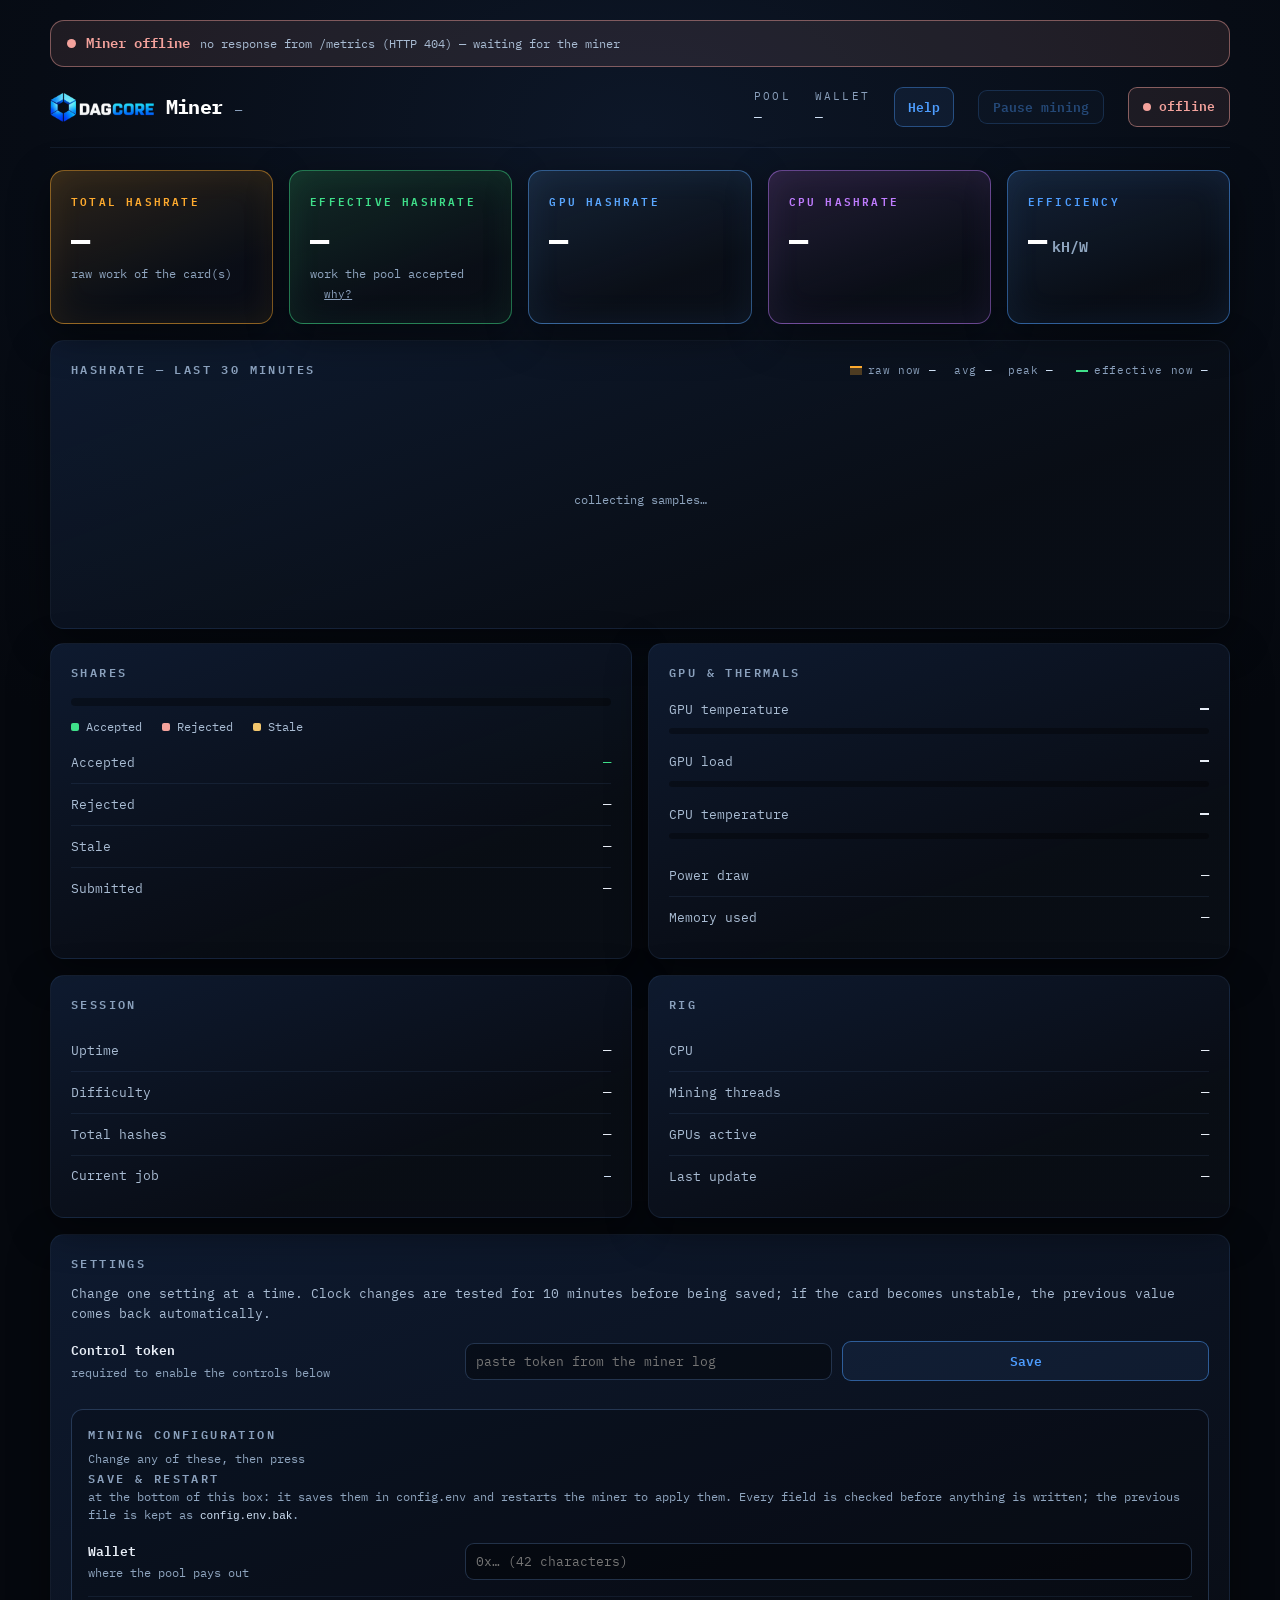
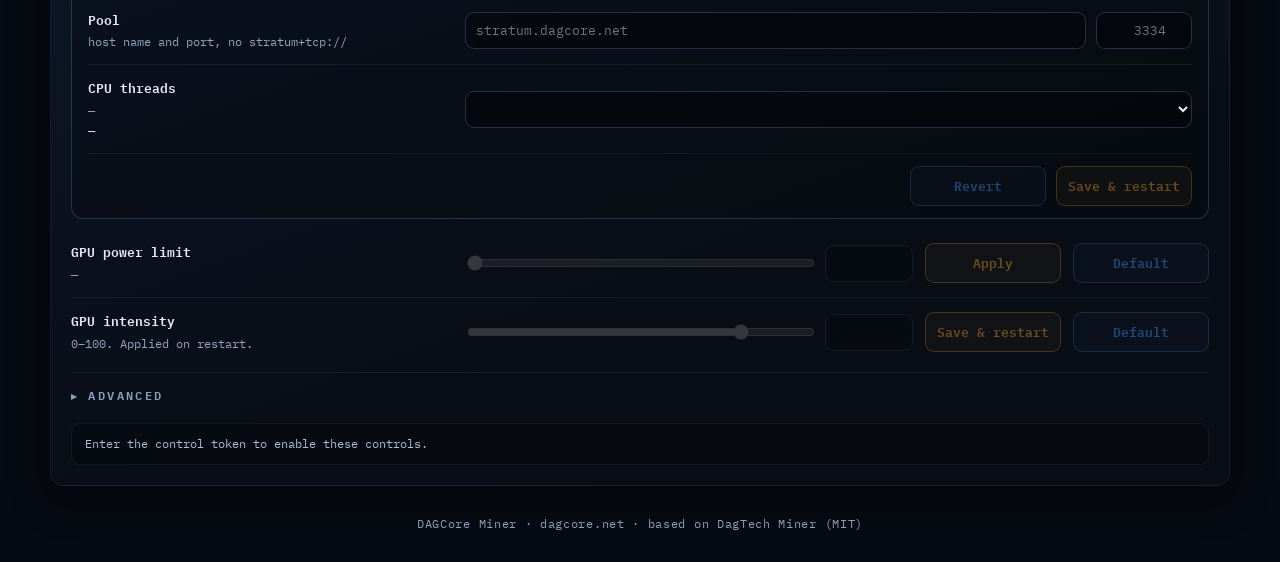
==== dashboard/index.html @ cb5723b6 "NVML readings on Windows; intensity freed from the tuning gate Reported from a Windows test: GPU pow" ====
<!doctype html>
<html lang="en" data-theme="dark">
<head>
<meta charset="utf-8">
<meta name="viewport" content="width=device-width, initial-scale=1, viewport-fit=cover">
<meta name="color-scheme" content="dark">
<title>DAGCore Miner</title>
<link rel="stylesheet" href="fonts.css">
<style>
/* ------------------------------------------------------------------ *
 * DAGCore Miner dashboard - single file, zero external requests.
 * Served by the miner from --dashboard-dir; rigs may have no internet,
 * so the dagcore.net typeface and logo are embedded as data: URIs and
 * the chart is drawn by hand in canvas.
 *
 * Design tokens copied verbatim from dagcore.net. The site gives each
 * service its own accent (mine/explore/build/verify); this is the miner,
 * so it uses --mine.
 * ------------------------------------------------------------------ */

:root{
  /* One width for every primary button, so "Apply" and "Save & restart" do not
   * shift the columns around each other. Wide enough for "Save & restart":
   * 14 characters of 13px Plex Mono (0.6em each) are 109px, plus 22px of
   * padding and border - at 124px it was cut to "Save & rest...". */
  --btn-w:136px;
  --bg:#060a12; --panel:#0f1c32;
  --line:rgba(110,155,220,.28); --line-soft:rgba(90,130,190,.12);
  --text:#e8eef7; --text-2:#cfe0f4; --muted:#a9bcd3; --muted-2:#8fa5bf; --label:#8aa0bc;
  --blue:#4d9dff; --mine:#ffab2e; --mine-soft:#ffc878;
  --explore:#5aa7ff; --build:#c07cff; --verify:#3fe08a;
  --ok:#3fe08a; --warn:#f2c66d; --bad:#f4a29c;
  --radius:14px;
  --pad-top:env(safe-area-inset-top,0px);
  --pad-bottom:env(safe-area-inset-bottom,0px);
  color-scheme:dark;
}
*{box-sizing:border-box}
html,body{margin:0}
body{
  background:radial-gradient(1100px 700px at 50% 8%,#0d1728 0%,#070c15 55%,#05080e 100%) no-repeat,var(--bg);
  background-size:100% 1600px,auto;
  color:var(--text);
  font:14px/1.5 "IBM Plex Mono",ui-monospace,SFMono-Regular,Menlo,Consolas,monospace;
  padding:calc(var(--pad-top) + 20px) 16px calc(var(--pad-bottom) + 28px);
  -webkit-font-smoothing:antialiased;
}
.wrap{max-width:1180px;margin:0 auto}
img{max-width:100%}
[hidden]{display:none!important}

/* ---------- offline banner ---------- */
#offline{
  display:flex;align-items:center;gap:10px;flex-wrap:wrap;
  background:rgba(244,162,156,.10); border:1px solid rgba(244,162,156,.45);
  color:var(--bad); border-radius:var(--radius);
  padding:12px 16px; margin-bottom:20px; font-weight:600;
}
#offline .pulse{width:9px;height:9px;border-radius:50%;background:var(--bad);flex:0 0 auto;
  animation:pulse 1.6s ease-in-out infinite}
#offline small{font-weight:400;color:var(--muted)}
@keyframes pulse{0%,100%{opacity:1}50%{opacity:.25}}

/* ---------- header ---------- */
header{
  display:flex;align-items:center;gap:18px;flex-wrap:wrap;
  padding-bottom:20px;margin-bottom:22px;border-bottom:1px solid var(--line-soft);
}
.brand{display:flex;align-items:baseline;gap:12px;min-width:0}
.brand img{height:30px;width:auto;align-self:center}
.brand h1{margin:0;font-size:20px;font-weight:700;letter-spacing:-.03em;color:#fff;white-space:nowrap}
.brand .ver{color:var(--label);font-size:12px;font-weight:500}
.meta{display:flex;gap:24px;flex-wrap:wrap;margin-left:auto;align-items:center}
.meta .k{color:var(--label);font-size:11px;letter-spacing:.2em;text-transform:uppercase;display:block}
.meta .v{font-size:13px;font-weight:600;color:var(--text-2);margin-top:3px;
  overflow:hidden;text-overflow:ellipsis;white-space:nowrap;max-width:230px;display:block}
a.helplink{font-size:12.5px;font-weight:600;color:var(--blue);text-decoration:none;
  border:1px solid rgba(77,157,255,.4);border-radius:9px;padding:9px 13px;min-height:40px;
  display:flex;align-items:center;background:rgba(77,157,255,.08)}
a.helplink:hover{background:rgba(77,157,255,.16)}
.status{display:flex;align-items:center;gap:8px;font-weight:600;font-size:13px;
  border:1px solid var(--line);border-radius:9px;padding:9px 14px;min-height:40px;background:rgba(6,11,20,.75)}
.status .dot{width:8px;height:8px;border-radius:50%;background:var(--muted-2)}
.status.on{color:var(--ok);border-color:rgba(63,224,138,.5);background:rgba(63,224,138,.09)}
.status.on .dot{background:var(--ok);box-shadow:0 0 12px rgba(63,224,138,.7)}
.status.off{color:var(--bad);border-color:rgba(244,162,156,.5);background:rgba(244,162,156,.09)}
.status.off .dot{background:var(--bad)}
/* Mining state, once the miner answers: paused in the warning colour, the
 * in-between states in blue, mining in green (.on). */
.status.paused{color:var(--warn);border-color:rgba(242,198,109,.55);background:rgba(242,198,109,.10)}
.status.paused .dot{background:var(--warn)}
.status.conn{color:var(--blue);border-color:rgba(77,157,255,.5);background:rgba(77,157,255,.08)}
.status.conn .dot{background:var(--blue);animation:pulse 1.4s ease-in-out infinite}
button.pausebtn{width:auto;min-height:34px;padding:6px 14px;font-size:12.5px}
#pausedBar{display:flex;align-items:center;gap:12px;flex-wrap:wrap;
  background:rgba(242,198,109,.10);border:1px solid rgba(242,198,109,.45);
  color:var(--warn);border-radius:var(--radius);padding:12px 16px;margin-bottom:20px;font-weight:600}
#pausedBar .dot{width:9px;height:9px;border-radius:50%;background:var(--warn);flex:0 0 auto}
#pausedBar small{font-weight:400;color:var(--muted);flex:1 1 260px}
#pausedBar button{width:auto;min-width:140px;flex:0 0 auto}

/* ---------- layout ---------- */
.grid{display:grid;gap:16px}
.stats{grid-template-columns:repeat(auto-fit,minmax(210px,1fr));margin-bottom:16px}
.cols{grid-template-columns:repeat(auto-fit,minmax(320px,1fr));margin-bottom:16px}
.card{
  border:1px solid var(--line-soft); border-radius:var(--radius); padding:20px;
  background:linear-gradient(160deg,rgba(15,28,50,.92),rgba(10,14,22,.88) 70%);
  box-shadow:0 12px 40px rgba(0,0,0,.45);
}
.card h2{margin:0 0 16px;font-size:12px;font-weight:600;letter-spacing:.2em;
  text-transform:uppercase;color:var(--label)}

/* ---------- stat cards ---------- */
.stat .label{color:var(--label);font-size:11px;letter-spacing:.2em;text-transform:uppercase}
.stat .big{font-size:clamp(25px,4.6vw,32px);font-weight:700;letter-spacing:-.03em;line-height:1.15;margin-top:10px;color:#fff}
.stat .big .u{font-size:.48em;font-weight:600;color:var(--muted-2);margin-left:6px;letter-spacing:0}
.stat .sub{color:var(--muted-2);font-size:12px;margin-top:6px}
.stat .sub + .sub{margin-top:2px}
.stat .why{color:var(--label);font-size:11px}
/* Coloured cards, as on dagcore.net/mining.html: each stat has its own
 * accent (--c) for the border, the tint and the label; the number stays
 * white. Unclassed stats fall back to blue, like the site's. */
.card.stat{
  --c:var(--blue);
  border:1px solid color-mix(in srgb,var(--c) 50%,transparent);
  background:linear-gradient(160deg,color-mix(in srgb,var(--c) 14%,#0a0e16),rgba(10,14,22,.88) 70%);
  box-shadow:0 0 34px color-mix(in srgb,var(--c) 9%,transparent) inset,0 12px 40px rgba(0,0,0,.45);
}
.stat .label{color:var(--c);font-weight:600}
.stat.c-mine{--c:var(--mine)}
.stat.c-verify{--c:var(--verify)}
.stat.c-explore{--c:var(--explore)}
.stat.c-build{--c:var(--build)}

/* ---------- chart ---------- */
.chart-head{display:flex;justify-content:space-between;align-items:baseline;gap:12px;flex-wrap:wrap}
.chart-legend{display:flex;flex-wrap:wrap;gap:6px 22px;color:var(--label);font-size:11px;letter-spacing:.06em}
.chart-legend b{color:var(--text-2);font-weight:600}
.chart-legend .lg-more{margin-left:10px}
.chart-legend .lg-more b{margin-right:8px}
.chart-legend .lg-more b:last-child{margin-right:0}
/* Swatches match the plot: raw is an area with its line, effective a line. */
.chart-legend .sw{display:inline-block;width:12px;margin-right:6px;vertical-align:middle}
.chart-legend .sw-raw{height:9px;border-top:2px solid var(--mine);background:rgba(255,171,46,.28)}
.chart-legend .sw-eff{height:0;border-top:2px solid var(--verify)}
.canvas-box{position:relative;width:100%;height:215px;margin-top:14px}
canvas{width:100%;height:100%;display:block}
#chartEmpty{position:absolute;inset:0;display:grid;place-items:center;color:var(--muted-2);font-size:12px}

/* ---------- rows / bars ---------- */
.row{display:flex;justify-content:space-between;align-items:center;gap:12px;padding:10px 0}
.row + .row{border-top:1px solid var(--line-soft)}
.row .k{color:var(--muted);font-size:13px}
.row .v{font-weight:600;font-size:14px;text-align:right;white-space:nowrap;color:var(--text)}
.row .v.mono{font-size:12px;font-weight:400;color:var(--text-2);
  overflow:hidden;text-overflow:ellipsis;max-width:58vw}
.bar{display:flex;height:8px;border-radius:9px;overflow:hidden;background:rgba(0,0,0,.35);margin:16px 0 12px}
.bar span{display:block;height:100%;transition:width .5s ease}
.bar .a{background:var(--ok)} .bar .r{background:var(--bad)} .bar .s{background:var(--warn)}
.legend{display:flex;gap:20px;flex-wrap:wrap;font-size:12px;color:var(--muted)}
.legend i{width:8px;height:8px;border-radius:2px;display:inline-block;margin-right:7px}

.gauge{margin:0}
.gauge .top{display:flex;justify-content:space-between;align-items:baseline;gap:10px}
.gauge .name{color:var(--muted);font-size:13px}
.gauge .val{font-weight:700;font-size:15px;color:var(--text)}
.gauge .track{height:6px;border-radius:9px;background:rgba(0,0,0,.35);margin-top:8px;overflow:hidden}
.gauge .fill{height:100%;border-radius:9px;background:var(--blue);transition:width .5s ease,background .3s}
.gauge + .gauge{margin-top:16px}
.t-ok{color:var(--ok)!important} .t-warn{color:var(--warn)!important} .t-bad{color:var(--bad)!important}
.f-ok{background:var(--ok)!important} .f-warn{background:var(--warn)!important} .f-bad{background:var(--bad)!important}

.gputable{width:100%;border-collapse:collapse;font-size:13px}
.gputable th{text-align:left;color:var(--label);font-size:11px;letter-spacing:.2em;
  text-transform:uppercase;font-weight:600;padding:0 10px 10px 0}
.gputable td{padding:10px 10px 10px 0;border-top:1px solid var(--line-soft)}
.gputable td:last-child,.gputable th:last-child{text-align:right;padding-right:0}
.gputable .idx{color:var(--mine);font-weight:700}
.table-scroll{overflow-x:auto}

/* ---------- settings ---------- */
/* One grid for every row so the sliders line up and the buttons sit in the
 * same two columns: label | slider | number | primary | default. */
.set-row{display:grid;gap:10px 12px;padding:14px 0;align-items:center;
  grid-template-columns:minmax(190px,1.1fr) minmax(90px,1fr) 88px var(--btn-w) var(--btn-w)}
.set-row + .set-row{border-top:1px solid var(--line-soft)}
.set-row .lab{grid-column:1;min-width:0}
.set-row .lab b{display:block;font-size:13px;font-weight:600;color:var(--text)}
.set-row .lab small{display:block;color:var(--muted-2);font-size:11.5px;margin-top:3px}
/* Rows with a single wide control (token, adopt) span the control columns. */
.set-ctl{display:contents}
.set-ctl.wide{display:flex;align-items:center;gap:10px;grid-column:2 / -1;min-width:0}
.ro-val{color:var(--text-2);font-size:13px;font-variant-numeric:tabular-nums}
.set-row input[type=range]{grid-column:2}
.set-row input[type=number]{grid-column:3}
.set-row .btn-main{grid-column:4}
.set-row .btn-def{grid-column:5}
input[type=range]{width:100%;min-width:0;accent-color:var(--mine);background:transparent}
input[type=number],input[type=password],input[type=text]{
  font:inherit;font-size:13px;color:var(--text);background:rgba(0,0,0,.35);
  border:1px solid var(--line);border-radius:9px;padding:8px 10px;min-width:0}
input[type=number]{width:100%;text-align:right}
input[type=password],input[type=text]{flex:1 1 auto;width:100%}
button{font:inherit;font-size:13px;font-weight:600;cursor:pointer;
  border:1px solid rgba(255,171,46,.6);border-radius:9px;padding:9px 10px;min-height:40px;
  color:var(--mine);background:rgba(255,171,46,.09);width:100%;
  white-space:nowrap;overflow:hidden;text-overflow:ellipsis}
button:hover:not(:disabled){background:rgba(255,171,46,.18)}
button.ghost{color:var(--blue);border-color:rgba(77,157,255,.5);background:rgba(77,157,255,.08)}
button:disabled,input:disabled{opacity:.4;cursor:not-allowed}
.set-note{font-size:12px;margin-top:14px;padding:11px 13px;border-radius:9px;
  border:1px solid var(--line-soft);background:rgba(0,0,0,.25);color:var(--muted)}
.set-note.ok{color:var(--ok);border-color:rgba(63,224,138,.4)}
.set-note.err{color:var(--bad);border-color:rgba(244,162,156,.45)}
.set-note.busy{color:var(--mine);border-color:rgba(255,171,46,.45)}
.trial{font-size:11.5px;margin-top:6px;display:flex;align-items:center;gap:7px}
.trial i{width:7px;height:7px;border-radius:50%;flex:0 0 auto;background:var(--muted-2)}
.trial.running{color:var(--mine)} .trial.running i{background:var(--mine);animation:pulse 1.6s ease-in-out infinite}
.trial.saved{color:var(--ok)}     .trial.saved i{background:var(--ok)}
.trial.failed{color:var(--bad)}   .trial.failed i{background:var(--bad)}
.set-row .lab small.range{color:var(--muted-2)}
.warn-row{display:flex;align-items:flex-start;gap:9px;font-size:12px;margin-top:12px;
  padding:10px 12px;border-radius:9px;color:var(--warn);
  background:rgba(242,198,109,.09);border:1px solid rgba(242,198,109,.4)}
.warn-row i{width:7px;height:7px;border-radius:50%;background:var(--warn);flex:0 0 auto;margin-top:5px}
.adopt-picks{display:flex;flex-direction:column;gap:8px;margin-top:10px}
.adopt-picks label{display:flex;align-items:flex-start;gap:9px;font-size:12.5px;
  color:var(--muted);cursor:pointer}
.adopt-picks input[type=checkbox]{accent-color:var(--mine);margin-top:2px;flex:0 0 auto;
  width:15px;height:15px;cursor:pointer}
.adopt-picks .hint{color:var(--muted-2)}
/* Mining configuration: a block of its own inside Settings. Its rows reuse
 * .set-row, with the controls spanning the control columns. */
.cfg{margin:14px 0 10px;padding:2px 16px 6px;border:1px solid var(--line);border-radius:12px;
  background:rgba(0,0,0,.18)}
/* Changed but not saved: the whole block says so, not just the button. */
.cfg.pending{border-color:rgba(255,171,46,.75)}
.cfg-head{padding:14px 0 2px}
.cfg-head b{display:block;font-size:12px;font-weight:600;letter-spacing:.2em;
  text-transform:uppercase;color:var(--label)}
.cfg-head small{display:block;color:var(--muted-2);font-size:11.5px;margin-top:6px;line-height:1.6}
.cfg-head code{font-size:11px;color:var(--text-2)}
.cfg .cfg-port{flex:0 0 96px;width:96px}
select{font:inherit;font-size:13px;color:var(--text);background:rgba(0,0,0,.35);
  border:1px solid var(--line);border-radius:9px;padding:8px 10px;min-width:0;width:100%}
select:disabled{opacity:.4;cursor:not-allowed}
.cfg input.bad,.cfg select.bad{border-color:rgba(244,162,156,.8)}
.cfg-gpus{flex-direction:column;align-items:stretch!important}
.cfg-modes{display:flex;gap:18px;flex-wrap:wrap}
.cfg-modes label,.cfg-list label{display:flex;align-items:center;gap:7px;font-size:12.5px;
  color:var(--muted);cursor:pointer}
.cfg-modes input,.cfg-list input{accent-color:var(--mine);width:15px;height:15px;margin:0}
.cfg-list{display:flex;flex-direction:column;gap:7px}
.cfg-list b{color:var(--text-2);font-weight:600}
.cfg-actions{display:flex;align-items:center;gap:10px;padding:12px 0 6px;flex-wrap:wrap;
  border-top:1px solid var(--line-soft)}
.cfg-pending{flex:1 1 200px;font-size:12px;color:var(--mine-soft);min-width:0}
.cfg-pending:empty{display:none}
#cfgSave.pending{background:var(--mine);color:#1b1204;border-color:var(--mine)}
#cfgSave.pending:hover{background:var(--mine-soft)}
.cfg-actions button{width:var(--btn-w);flex:0 0 auto}
.set-row .lab small.cfg-share{color:var(--text-2)}
.cfg-err{flex:1 1 200px;font-size:12px;color:var(--bad);min-width:0}
.set-help{font-size:12.5px;color:var(--muted);line-height:1.6;margin:-6px 0 4px}
details.adv{margin-top:6px;border-top:1px solid var(--line-soft)}
details.adv > summary{list-style:none;cursor:pointer;padding:14px 0 4px;
  font-size:12px;font-weight:600;letter-spacing:.2em;text-transform:uppercase;
  color:var(--label);display:flex;align-items:center;gap:9px}
details.adv > summary::-webkit-details-marker{display:none}
details.adv > summary::before{content:"\25B8";font-size:11px;transition:transform .15s}
details.adv[open] > summary::before{transform:rotate(90deg)}
details.adv > summary:hover{color:var(--text-2)}
.adv-note{font-size:12px;color:var(--muted-2);line-height:1.6;margin:2px 0 2px}

/* Trial banner: the one thing in Settings that must not be missed. */
#trialBar{border-radius:var(--radius);padding:14px 16px;margin:0 0 16px;
  border:1px solid rgba(255,171,46,.45);background:rgba(255,171,46,.10)}
#trialBar .row1{display:flex;align-items:center;gap:10px;flex-wrap:wrap}
#trialBar .dot{width:9px;height:9px;border-radius:50%;background:var(--mine);
  flex:0 0 auto;animation:pulse 1.4s ease-in-out infinite}
#trialBar .title{font-weight:700;font-size:14px;color:var(--mine);flex:1 1 auto;min-width:0}
#trialBar .sub{font-size:12.5px;color:var(--muted);margin-top:7px;line-height:1.6}
#trialBar .rej{font-weight:700}
#trialBar button{width:auto;min-width:112px;flex:0 0 auto}
#trialBar.done{border-color:rgba(63,224,138,.5);background:rgba(63,224,138,.10)}
#trialBar.done .title{color:var(--ok)} #trialBar.done .dot{background:var(--ok);animation:none}
#trialBar.bad{border-color:rgba(244,162,156,.5);background:rgba(244,162,156,.10)}
#trialBar.bad .title{color:var(--bad)} #trialBar.bad .dot{background:var(--bad);animation:none}
#trialBar .rej.hot{color:var(--bad)}
.locked-note{font-size:12px;color:var(--warn);margin-top:6px}
#restartOverlay{display:flex;align-items:center;gap:10px;flex-wrap:wrap;
  background:rgba(255,171,46,.10);border:1px solid rgba(255,171,46,.45);
  color:var(--mine);border-radius:var(--radius);padding:12px 16px;margin-bottom:20px;font-weight:600}
#restartOverlay .pulse{width:9px;height:9px;border-radius:50%;background:var(--mine);
  flex:0 0 auto;animation:pulse 1.2s ease-in-out infinite}
#restartOverlay small{font-weight:400;color:var(--muted)}
#restartOverlay.done{background:rgba(63,224,138,.10);border-color:rgba(63,224,138,.45);color:var(--ok)}
#restartOverlay.done .pulse{background:var(--ok);animation:none}
#restartOverlay.bad{background:rgba(244,162,156,.10);border-color:rgba(244,162,156,.45);color:var(--bad)}
#restartOverlay.bad .pulse{background:var(--bad);animation:none}
footer{margin-top:28px;text-align:center;color:var(--label);font-size:11.5px;letter-spacing:.06em;line-height:1.8}
.stale{opacity:.5;transition:opacity .3s}
@media (max-width:620px){
  .meta{gap:16px;width:100%;margin-left:0}
  .meta .v{max-width:150px}
  header{gap:14px}
  .status{margin-left:auto}
}
/* Below 780px the five columns become two: label and slider take a full row
 * each, the number another, and the two buttons share the last one. The five
 * need 688px (190 + 90 + 88 + 2 x 136 + gaps) inside the card's 74px of
 * padding and page margin; at 560px, the old threshold, they overflowed. */
@media (max-width:780px){
  .set-row{grid-template-columns:1fr 1fr;gap:10px}
  .set-row .lab{grid-column:1 / -1}
  .set-row input[type=range]{grid-column:1 / -1}
  .set-row input[type=number]{grid-column:1 / -1}
  .set-row .btn-main{grid-column:1}
  .set-row .btn-def{grid-column:2}
  .set-ctl.wide{grid-column:1 / -1;flex-wrap:wrap}
  .set-ctl.wide button{width:auto;min-width:110px}
}
</style>
</head>
<body>
<div class="wrap">

  <div id="restartOverlay" hidden>
    <span class="pulse"></span>
    <span>Miner is restarting&hellip;</span>
    <small id="restartDetail">reconnecting automatically</small>
  </div>

  <div id="offline" hidden>
    <span class="pulse"></span>
    <span>Miner offline</span>
    <small id="offlineDetail">no response from /metrics &mdash; showing last known values</small>
  </div>

  <header>
    <div class="brand">
      <img src="logo.webp" alt="DagCore" width="152" height="44">
      <h1>Miner</h1>
      <span class="ver" id="version">&mdash;</span>
    </div>
    <div class="meta">
      <div class="item"><span class="k">Pool</span><span class="v" id="pool">&mdash;</span></div>
      <div class="item"><span class="k">Wallet</span><span class="v" id="wallet">&mdash;</span></div>
      <a class="helplink" href="help">Help</a>
      <button class="ghost pausebtn" id="pauseBtn" type="button" disabled
        title="needs the control token">Pause mining</button>
      <div class="status" id="status"><span class="dot"></span><span id="statusText">connecting</span></div>
    </div>
  </header>

  <div id="pausedBar" hidden>
    <span class="dot"></span>
    <span>Mining is paused</span>
    <small>The miner is disconnected from the pool and its threads are stopped.
    This page keeps working. A restart of the miner resumes mining too.</small>
    <button id="resumeBtn" type="button" disabled>Resume mining</button>
  </div>

  <section class="grid stats">
    <div class="card stat c-mine">
      <span class="label">Total hashrate</span>
      <div class="big"><span id="hrTotal">&mdash;</span><span class="u" id="hrTotalU"></span></div>
      <div class="sub">raw work of the card(s)</div>
      <div class="sub" id="hrTotalSub">&nbsp;</div>
    </div>
    <div class="card stat c-verify">
      <span class="label">Effective hashrate</span>
      <div class="big"><span id="hrEff">&mdash;</span><span class="u" id="hrEffU"></span></div>
      <div class="sub">work the pool accepted</div>
      <div class="sub"><span id="hrEffSub">&nbsp;</span> <a class="why" href="help#effective">why?</a></div>
    </div>
    <div class="card stat c-explore">
      <span class="label">GPU hashrate</span>
      <div class="big"><span id="hrGpu">&mdash;</span><span class="u" id="hrGpuU"></span></div>
      <div class="sub" id="hrGpuSub">&nbsp;</div>
    </div>
    <div class="card stat c-build">
      <span class="label">CPU hashrate</span>
      <div class="big"><span id="hrCpu">&mdash;</span><span class="u" id="hrCpuU"></span></div>
      <div class="sub" id="hrCpuSub">&nbsp;</div>
    </div>
    <div class="card stat">
      <span class="label">Efficiency</span>
      <div class="big"><span id="eff">&mdash;</span><span class="u">kH/W</span></div>
      <div class="sub" id="effSub">&nbsp;</div>
    </div>
  </section>

  <section class="card" style="margin-bottom:14px">
    <div class="chart-head">
      <h2 style="margin:0">Hashrate &mdash; last 30 minutes</h2>
      <div class="chart-legend">
        <span class="lg"><i class="sw sw-raw"></i>raw now <b id="cNow">&mdash;</b>
          <span class="lg-more">avg <b id="cAvg">&mdash;</b> peak <b id="cMax">&mdash;</b></span></span>
        <span class="lg"><i class="sw sw-eff"></i>effective now <b id="cEff">&mdash;</b></span>
      </div>
    </div>
    <div class="canvas-box">
      <canvas id="chart"></canvas>
      <div id="chartEmpty">collecting samples&hellip;</div>
    </div>
  </section>

  <section class="grid cols">
    <div class="card">
      <h2>Shares</h2>
      <div class="bar">
        <span class="a" id="barA" style="width:0"></span>
        <span class="r" id="barR" style="width:0"></span>
        <span class="s" id="barS" style="width:0"></span>
      </div>
      <div class="legend">
        <span><i style="background:var(--ok)"></i>Accepted</span>
        <span><i style="background:var(--bad)"></i>Rejected</span>
        <span><i style="background:var(--warn)"></i>Stale</span>
      </div>
      <div style="margin-top:6px">
        <div class="row"><span class="k">Accepted</span><span class="v t-ok" id="shAcc">&mdash;</span></div>
        <div class="row"><span class="k">Rejected</span><span class="v" id="shRej">&mdash;</span></div>
        <div class="row"><span class="k">Stale</span><span class="v" id="shStale">&mdash;</span></div>
        <div class="row"><span class="k">Submitted</span><span class="v" id="shSub">&mdash;</span></div>
      </div>
    </div>

    <div class="card">
      <h2>GPU &amp; thermals</h2>
      <div class="gauge">
        <div class="top"><span class="name">GPU temperature</span><span class="val" id="gTempV">&mdash;</span></div>
        <div class="track"><span class="fill" id="gTempF" style="width:0"></span></div>
      </div>
      <div class="gauge">
        <div class="top"><span class="name">GPU load</span><span class="val" id="gLoadV">&mdash;</span></div>
        <div class="track"><span class="fill" id="gLoadF" style="width:0"></span></div>
      </div>
      <div class="gauge">
        <div class="top"><span class="name">CPU temperature</span><span class="val" id="cTempV">&mdash;</span></div>
        <div class="track"><span class="fill" id="cTempF" style="width:0"></span></div>
      </div>
      <div style="margin-top:16px">
        <div class="row"><span class="k">Power draw</span><span class="v" id="gPower">&mdash;</span></div>
        <div class="row"><span class="k">Memory used</span><span class="v" id="gMem">&mdash;</span></div>
      </div>
    </div>
  </section>

  <section class="card" id="gpuListCard" hidden style="margin-bottom:14px">
    <h2>Per-GPU hashrate</h2>
    <div class="table-scroll">
      <table class="gputable">
        <thead><tr><th>GPU</th><th>Hashrate</th><th>Share of total</th></tr></thead>
        <tbody id="gpuRows"></tbody>
      </table>
    </div>
  </section>

  <section class="grid cols">
    <div class="card">
      <h2>Session</h2>
      <div class="row"><span class="k">Uptime</span><span class="v" id="uptime">&mdash;</span></div>
      <div class="row"><span class="k">Difficulty</span><span class="v" id="diff">&mdash;</span></div>
      <div class="row"><span class="k">Total hashes</span><span class="v" id="totalHashes">&mdash;</span></div>
      <div class="row"><span class="k">Current job</span><span class="v mono" id="job">&mdash;</span></div>
    </div>
    <div class="card">
      <h2>Rig</h2>
      <div class="row"><span class="k">CPU</span><span class="v" id="cpuName">&mdash;</span></div>
      <div class="row"><span class="k">Mining threads</span><span class="v" id="threads">&mdash;</span></div>
      <div class="row"><span class="k">GPUs active</span><span class="v" id="gpuCount">&mdash;</span></div>
      <div class="row"><span class="k">Last update</span><span class="v" id="lastUpdate">&mdash;</span></div>
    </div>
  </section>

  <section class="card" style="margin-bottom:14px">
    <h2>Settings</h2>
    <div id="trialBar" hidden>
      <span class="row1">
        <span class="dot"></span>
        <span class="title" id="trialTitle">&mdash;</span>
        <button class="ghost" id="trialCancel" type="button">Cancel test</button>
      </span>
      <div class="sub" id="trialSub">&mdash;</div>
    </div>

    <p class="set-help">Change one setting at a time.<span id="clockHelp"> Clock changes are tested for
    10 minutes before being saved; if the card becomes unstable, the previous
    value comes back automatically.</span></p>

    <div class="set-row">
      <span class="lab"><b>Control token</b><small id="tokState">required to enable the controls below</small></span>
      <span class="set-ctl wide">
        <input type="password" id="tokInput" placeholder="paste token from the miner log" autocomplete="off" spellcheck="false">
        <button class="ghost" id="tokSave" type="button">Save</button>
      </span>
    </div>

    <div class="cfg" id="cfgBox">
      <div class="cfg-head">
        <b>Mining configuration</b>
        <small>Change any of these, then press <b>Save &amp; restart</b> at the
        bottom of this box: it saves them in <span id="cfgPath">config.env</span>
        and restarts the miner to apply them. Every field is checked before
        anything is written; the previous file is kept as
        <code>config.env.bak</code>.</small>
      </div>

      <div class="set-row">
        <span class="lab"><b>Wallet</b><small id="cfgWalletNote">where the pool pays out</small></span>
        <span class="set-ctl wide"><input type="text" id="cfgWallet" placeholder="0x&hellip; (42 characters)"
          spellcheck="false" autocomplete="off" maxlength="42"></span>
      </div>
      <div class="set-row">
        <span class="lab"><b>Pool</b><small id="cfgPoolNote">host name and port, no stratum+tcp://</small></span>
        <span class="set-ctl wide"><input type="text" id="cfgPool" placeholder="stratum.dagcore.net"
          spellcheck="false" autocomplete="off" maxlength="253">
          <input type="number" id="cfgPort" class="cfg-port" min="1" max="65535" placeholder="3334"></span>
      </div>
      <div class="set-row">
        <span class="lab"><b>CPU threads</b><small id="cfgThreadsNote">&mdash;</small>
          <small class="cfg-share" id="cfgCpuShare">&mdash;</small></span>
        <span class="set-ctl wide"><select id="cfgThreads"></select></span>
      </div>
      <div class="set-row" id="cfgGpuRow" hidden>
        <span class="lab"><b>Graphics cards</b><small id="cfgGpuNote">&mdash;</small></span>
        <span class="set-ctl wide cfg-gpus">
          <span class="cfg-modes" id="cfgGpuModes">
            <label><input type="radio" name="cfgGpuMode" value="all"> <span>All cards</span></label>
            <label><input type="radio" name="cfgGpuMode" value="one"> <span>One card</span></label>
            <label><input type="radio" name="cfgGpuMode" value="list"> <span>Several</span></label>
          </span>
          <select id="cfgGpuOne" hidden></select>
          <span class="cfg-list" id="cfgGpuList" hidden></span>
        </span>
      </div>

      <div class="cfg-actions">
        <span class="cfg-err" id="cfgErr"></span>
        <span class="cfg-pending" id="cfgPending"></span>
        <button class="ghost" id="cfgRevert" type="button" disabled>Revert</button>
        <button class="btn-main" id="cfgSave" type="button" disabled>Save &amp; restart</button>
      </div>
    </div>

    <div class="set-row">
      <span class="lab"><b>GPU power limit</b><small id="plRange">&mdash;</small></span>
      <span class="set-ctl">
        <input type="range" id="plRange1" min="0" max="100" value="0" disabled>
        <input type="number" id="plNum" disabled>
        <button class="btn-main" id="plApply" type="button" disabled>Apply</button>
        <button class="ghost btn-def" id="plDefault" type="button" disabled>Default</button>
      </span>
    </div>

    <div class="set-row" id="memoffRow" hidden>
      <span class="lab"><b>Memory offset</b><small class="range" id="memoffRange">&mdash;</small>
        <span class="trial" id="memoffTrial" hidden><i></i><span></span></span>
        <span class="locked-note" id="memoffLocked" hidden>Locked while another test is running.</span></span>
      <span class="set-ctl">
        <input type="range" id="memoffSlider" min="-2000" max="4000" step="50" value="0" disabled>
        <input type="number" id="memoffNum" min="-2000" max="4000" step="50" disabled>
        <button class="btn-main" id="memoffApply" type="button" disabled>Apply</button>
        <button class="ghost btn-def" id="memoffDefault" type="button" disabled>Default</button>
      </span>
    </div>

    <div class="set-row">
      <span class="lab"><b>GPU intensity</b><small>0&ndash;100. Applied on restart.</small></span>
      <span class="set-ctl">
        <input type="range" id="inRange" min="0" max="100" value="80" disabled>
        <input type="number" id="inNum" min="0" max="100" disabled>
        <button class="btn-main" id="inApply" type="button" disabled>Save &amp; restart</button>
        <button class="ghost btn-def" id="inDefault" type="button" disabled>Default</button>
      </span>
    </div>

    <details class="adv">
      <summary>Advanced</summary>
      <p class="adv-note" id="advNote">For experienced users. These change how the card
      clocks itself; a wrong value can cost hashrate or stability. The power
      limit and memory offset above are enough for most tuning.</p>

    <div class="set-row" id="coreRow" hidden>
      <span class="lab"><b>Core clock</b><small class="range" id="coreRange">&mdash;</small>
        <span class="trial" id="coreTrial" hidden><i></i><span></span></span>
        <span class="locked-note" id="coreLocked" hidden>Locked while another test is running.</span></span>
      <span class="set-ctl">
        <input type="range" id="coreSlider" min="0" max="100" value="0" disabled>
        <input type="number" id="coreNum" disabled>
        <button class="btn-main" id="coreApply" type="button" disabled>Apply</button>
        <button class="ghost btn-def" id="coreDefault" type="button" disabled>Default</button>
      </span>
    </div>

    <div class="set-row" id="memRow" hidden>
      <span class="lab"><b>Memory clock</b><small class="range" id="memRange">&mdash;</small>
        <span class="trial" id="memTrial" hidden><i></i><span></span></span>
        <span class="locked-note" id="memLocked" hidden>Locked while another test is running.</span></span>
      <span class="set-ctl">
        <input type="range" id="memSlider" min="0" max="100" value="0" disabled>
        <input type="number" id="memNum" disabled>
        <button class="btn-main" id="memApply" type="button" disabled>Apply</button>
        <button class="ghost btn-def" id="memDefault" type="button" disabled>Default</button>
      </span>
    </div>

    <div class="set-row" id="coreoffRow" hidden>
      <span class="lab"><b>Core offset</b><small class="range" id="coreoffRange">&mdash;</small>
        <span class="trial" id="coreoffTrial" hidden><i></i><span></span></span>
        <span class="locked-note" id="coreoffLocked" hidden>Locked while another test is running.</span></span>
      <span class="set-ctl">
        <input type="range" id="coreoffSlider" min="-1000" max="1500" step="15" value="0" disabled>
        <input type="number" id="coreoffNum" min="-1000" max="1500" step="15" disabled>
        <button class="btn-main" id="coreoffApply" type="button" disabled>Apply</button>
        <button class="ghost btn-def" id="coreoffDefault" type="button" disabled>Default</button>
      </span>
    </div>

    <div class="set-row" id="adoptRow">
      <span class="lab"><b>Adopt current state</b>
        <small>Save what the card is running now, without a trial. For a rig
        tuned outside this miner. Offsets are always adopted &mdash; they can be
        read back exactly. Clock locks cannot: NVML has no way to report them,
        so tick only what you know is locked.</small>
        <span class="adopt-picks">
          <label><input type="checkbox" id="adoptCore" disabled>
            <span>also adopt core clock</span></label>
          <label><input type="checkbox" id="adoptMem" disabled>
            <span>also adopt memory clock</span></label>
        </span>
      </span>
      <span class="set-ctl wide" style="justify-content:flex-end">
        <button class="ghost" id="adoptBtn" type="button" disabled>Adopt</button>
      </span>
    </div>

    <div class="set-row">
      <span class="lab"><b>Dropped shares</b>
        <small>Found by the card but never sent: they came too soon after the
        previous share. Not an error. The total comes mostly from the first
        minutes after a start; the last 10 minutes is what counts.
        <a href="help#dropped">More</a></small></span>
      <span class="set-ctl wide"><span class="ro-val" id="droppedVal">&mdash;</span></span>
    </div>

    <div class="set-row" id="candRow" hidden>
      <span class="lab"><b>GPU candidates</b>
        <small>Shares the card found in its batches, and how many of them came
        second or later in the same batch. Before this version the kernel
        reported one share per batch and the rest were lost.
        <a href="help#candidates">More</a></small></span>
      <span class="set-ctl wide"><span class="ro-val" id="candVal">&mdash;</span></span>
    </div>

    </details>

    <div class="warn-row" id="staleWarn" hidden><i></i><span></span></div>

    <div class="set-note" id="setNote">Enter the control token to enable these controls.</div>
  </section>

  <footer>
    DAGCore Miner &middot; dagcore.net &middot; based on DagTech Miner (MIT)
  </footer>
</div>

<script>
(function(){
"use strict";

var POLL_MS   = 5000;
var WINDOW_MS = 30 * 60 * 1000;   /* chart shows the last 30 minutes */
var history   = [];               /* [{t, v raw, e effective|null}] - seeded from /history, then fed by poll() */
var last      = null;             /* last good payload, kept for offline display */
var online    = null;

function $(id){ return document.getElementById(id); }
function txt(id, s){ var e = $(id); if (e) e.textContent = s; }

/* ---- formatting -------------------------------------------------- */
function hashParts(h){
  if (!isFinite(h) || h < 0) return ["--", "H/s"];
  if (h >= 1e9) return [(h/1e9).toFixed(2), "GH/s"];
  if (h >= 1e6) return [(h/1e6).toFixed(2), "MH/s"];
  if (h >= 1e3) return [(h/1e3).toFixed(2), "kH/s"];
  return [h.toFixed(1), "H/s"];
}
function hashStr(h){ var p = hashParts(h); return p[0] + " " + p[1]; }
function num(n){
  if (!isFinite(n)) return "--";
  return Math.round(n).toString().replace(/\B(?=(\d{3})+(?!\d))/g, " ");
}
function pct(part, whole){
  if (!whole) return "0.0%";
  return (100 * part / whole).toFixed(1) + "%";
}
function uptimeStr(sec){
  if (!isFinite(sec) || sec < 0) return "--";
  var d = Math.floor(sec / 86400),
      h = Math.floor((sec % 86400) / 3600),
      m = Math.floor((sec % 3600) / 60);
  if (d) return d + "d " + h + "h " + m + "m";
  if (h) return h + "h " + m + "m";
  return m + "m " + Math.floor(sec % 60) + "s";
}
/* <70 green, 70-80 amber, >80 red - the thresholds the spec asks for */
function tempClass(c){ return c > 80 ? "bad" : (c >= 70 ? "warn" : "ok"); }

function setGauge(valId, fillId, value, text, ratio, cls){
  var v = $(valId), f = $(fillId);
  if (v){ v.textContent = text; v.className = "val" + (cls ? " t-" + cls : ""); }
  if (f){
    f.style.width = Math.max(0, Math.min(100, ratio * 100)).toFixed(1) + "%";
    f.className = "fill" + (cls ? " f-" + cls : "");
  }
}

/* ---- chart (hand-drawn, no libraries) ---------------------------- */
var cv = $("chart"), ctx = cv.getContext("2d");

function sizeCanvas(){
  var dpr = window.devicePixelRatio || 1;
  var r = cv.getBoundingClientRect();
  cv.width  = Math.max(1, Math.round(r.width  * dpr));
  cv.height = Math.max(1, Math.round(r.height * dpr));
  ctx.setTransform(dpr, 0, 0, dpr, 0, 0);
  return { w: r.width, h: r.height };
}

/* Linear y axis with a round step (1, 2, 2.5 or 5 x 10^n) and every label in
 * the unit of the top value. Formatting each label on its own mixed kH/s and
 * MH/s on one axis, and the unrounded top gave uneven-looking ticks. */
function yScale(max){
  var target = (max > 0 ? max : 1) * 1.08;          /* headroom over the peak */
  /* The smallest round step that covers the target in at most 5 intervals. */
  var mag = Math.pow(10, Math.floor(Math.log(target / 5) / Math.LN10));
  var mults = [1, 2, 2.5, 5, 10, 20], step = 0, k;
  for (k = 0; k < mults.length; k++){
    step = mults[k] * mag;
    if (Math.ceil(target / step - 1e-9) <= 5) break;
  }
  var ticks = Math.ceil(target / step - 1e-9);
  var top = ticks * step;
  var div = 1, unit = "H/s";
  if (top >= 1e9){ div = 1e9; unit = "GH/s"; }
  else if (top >= 1e6){ div = 1e6; unit = "MH/s"; }
  else if (top >= 1e3){ div = 1e3; unit = "kH/s"; }
  var dec = 0;                                        /* enough for the step */
  while (dec < 3 && Math.abs(Math.round(step / div * Math.pow(10, dec)) - step / div * Math.pow(10, dec)) > 1e-6) dec++;
  return { top: top, step: step, ticks: ticks,
           label: function(v){ return (v / div).toFixed(dec) + " " + unit; } };
}

function drawChart(){
  var s = sizeCanvas(), w = s.w, h = s.h;
  ctx.clearRect(0, 0, w, h);
  if (history.length < 2){ $("chartEmpty").hidden = false; return; }
  $("chartEmpty").hidden = true;

  var padL = 62, padR = 8, padT = 10, padB = 20;
  var cw = Math.max(1, w - padL - padR), ch = Math.max(1, h - padT - padB);

  var max = 0, rawMax = 0, sum = 0, i;
  for (i = 0; i < history.length; i++){
    if (history[i].v > rawMax) rawMax = history[i].v;
    if (history[i].e != null && history[i].e > max) max = history[i].e;
    sum += history[i].v;
  }
  if (rawMax > max) max = rawMax;
  var sc = yScale(max), top = sc.top;

  var css = getComputedStyle(document.documentElement);
  var accent = css.getPropertyValue("--mine").trim()   || "#ffab2e";
  var effCol = css.getPropertyValue("--verify").trim() || "#3fe08a";
  var line   = css.getPropertyValue("--line").trim()   || "rgba(110,155,220,.28)";
  var dim    = css.getPropertyValue("--label").trim()  || "#8aa0bc";

  /* grid + y labels, bottom (0) to top */
  ctx.font = "10px -apple-system,BlinkMacSystemFont,Segoe UI,Roboto,sans-serif";
  ctx.textBaseline = "middle";
  ctx.textAlign = "right";
  for (i = 0; i <= sc.ticks; i++){
    var v = sc.step * i;
    var y = padT + ch * (1 - v / top);
    ctx.strokeStyle = line;
    ctx.lineWidth = 1;
    ctx.beginPath();
    ctx.moveTo(padL, Math.round(y) + 0.5);
    ctx.lineTo(padL + cw, Math.round(y) + 0.5);
    ctx.stroke();
    ctx.fillStyle = dim;
    ctx.fillText(sc.label(v), padL - 8, y);
  }

  /* x axis: oldest sample .. now, fixed 30 min span */
  var now = Date.now(), t0 = now - WINDOW_MS;
  function px(t){ return padL + cw * Math.max(0, Math.min(1, (t - t0) / WINDOW_MS)); }
  function py(v){ return padT + ch * (1 - v / top); }

  ctx.textAlign = "center";
  ctx.fillStyle = dim;
  for (i = 0; i <= 3; i++){
    var tm = t0 + WINDOW_MS * (i / 3);
    var mins = Math.round((now - tm) / 60000);
    ctx.fillText(mins === 0 ? "now" : "-" + mins + "m", px(tm), h - padB / 2 + 2);
  }

  ctx.lineJoin = "round";
  ctx.lineCap = "round";

  /* raw: area fill */
  ctx.beginPath();
  ctx.moveTo(px(history[0].t), padT + ch);
  for (i = 0; i < history.length; i++) ctx.lineTo(px(history[i].t), py(history[i].v));
  ctx.lineTo(px(history[history.length - 1].t), padT + ch);
  ctx.closePath();
  var g = ctx.createLinearGradient(0, padT, 0, padT + ch);
  g.addColorStop(0, "rgba(255,171,46,0.30)");
  g.addColorStop(1, "rgba(255,171,46,0.02)");
  ctx.fillStyle = g;
  ctx.fill();

  /* raw: line */
  ctx.beginPath();
  for (i = 0; i < history.length; i++){
    var x = px(history[i].t), y2 = py(history[i].v);
    if (i === 0) ctx.moveTo(x, y2); else ctx.lineTo(x, y2);
  }
  ctx.strokeStyle = accent;
  ctx.lineWidth = 2;
  ctx.stroke();

  /* effective: line only, on top; gaps where it was not available yet */
  var lastEff = null, pen = false;
  ctx.beginPath();
  for (i = 0; i < history.length; i++){
    var e = history[i].e;
    if (e == null){ pen = false; continue; }
    if (pen) ctx.lineTo(px(history[i].t), py(e));
    else { ctx.moveTo(px(history[i].t), py(e)); pen = true; }
    lastEff = history[i];
  }
  ctx.strokeStyle = effCol;
  ctx.lineWidth = 2;
  ctx.stroke();

  /* head dots */
  var lastPt = history[history.length - 1];
  ctx.beginPath();
  ctx.arc(px(lastPt.t), py(lastPt.v), 3.5, 0, Math.PI * 2);
  ctx.fillStyle = accent;
  ctx.fill();
  if (lastEff && lastEff === lastPt){
    ctx.beginPath();
    ctx.arc(px(lastPt.t), py(lastPt.e), 3.5, 0, Math.PI * 2);
    ctx.fillStyle = effCol;
    ctx.fill();
  }

  txt("cNow", hashStr(lastPt.v));
  txt("cEff", lastPt.e != null ? hashStr(lastPt.e) : "after 10 min");
  txt("cAvg", hashStr(sum / history.length));
  txt("cMax", hashStr(rawMax));
}

/* ---- rendering --------------------------------------------------- */
function render(d){
  var p;
  p = hashParts(d.hashrate);     txt("hrTotal", p[0]); txt("hrTotalU", p[1]);
  p = hashParts(d.gpu_hashrate); txt("hrGpu",   p[0]); txt("hrGpuU",   p[1]);
  p = hashParts(d.cpu_hashrate); txt("hrCpu",   p[0]); txt("hrCpuU",   p[1]);

  /* Effective: accepted shares turned back into hashes, over the miner's
   * 10-minute window. The percentage is against raw over that same window,
   * not against the 10-second figure next to it. */
  p = hashParts(d.effective_hashrate); txt("hrEff", p[0]); txt("hrEffU", p[1]);
  var win = d.effective_window_s || 0;
  txt("hrEffSub", !win ? "\u00a0"
    : (d.effective_raw_hashrate > 0 ? d.effective_pct.toFixed(1) + "% of raw" : "no work yet")
      + " \u00b7 " + (d.effective_window_full ? "last 10 min" : "first " + Math.max(1, Math.round(win / 60)) + " min"));

  /* Advanced: shares dropped by the submit gap, against everything found. */
  if (typeof d.dropped === "number"){
    var gap = typeof d.submit_min_interval_ms === "number"
      ? (d.submit_min_interval_ms ? d.submit_min_interval_ms + " ms gap" : "no limit") : "";
    var parts = [];
    /* The window is the effective hashrate's: 10 minutes, shorter just
     * after a start - and then it is the same as the total, so say it once. */
    if (typeof d.dropped_window === "number" && d.effective_window_full){
      var wf = (d.submitted_window || 0) + d.dropped_window;
      parts.push(num(d.dropped_window) + " in the last 10 min"
        + (wf ? " (" + pct(d.dropped_window, wf) + " of found)" : ""));
      parts.push(num(d.dropped) + " since start");
    } else {
      var found = (d.submitted || 0) + d.dropped;
      parts.push(num(d.dropped) + " since start"
        + (found ? " (" + pct(d.dropped, found) + " of found)" : ""));
    }
    if (gap) parts.push(gap);
    txt("droppedVal", parts.join(" \u00b7 "));
  }

  /* Advanced: what reporting every candidate of a batch recovers. */
  if (typeof d.gpu_candidates_found === "number" && (d.gpu_count || 0) > 0){
    $("candRow").hidden = false;
    var cf = d.gpu_candidates_found, cx = d.gpu_candidates_extra || 0;
    var lost = cf - (d.gpu_candidates_reported || 0);
    var qs = d.submit_queue_sent || 0;
    var qn = (d.submit_queue_over_burst || 0) + (d.submit_queue_full || 0) + (d.submit_queue_expired || 0);
    txt("candVal", num(cf) + " found \u00b7 " + num(cx) + " beyond the first in a batch" +
        (cf ? " (" + pct(cx, cf) + ")" : "") + (lost > 0 ? " \u00b7 " + num(lost) + " did not fit" : "") +
        (typeof d.submit_queue_sent === "number" ? " \u00b7 " + num(qs) + " sent by the queue" +
         (qn > 0 ? ", " + num(qn) + " not sent" : "") : ""));
  }

  var tot = d.hashrate || 0;
  txt("hrTotalSub", num(d.total_hashes) + " hashes this session");
  txt("hrGpuSub", tot ? pct(d.gpu_hashrate, tot) + " of total" : " ");
  txt("hrCpuSub", tot ? pct(d.cpu_hashrate, tot) + " of total" : " ");

  /* efficiency: GPU kH per watt - only meaningful with a power reading */
  if (d.gpu_power > 0 && d.gpu_hashrate > 0){
    txt("eff", ((d.gpu_hashrate / 1000) / d.gpu_power).toFixed(2));
    txt("effSub", d.gpu_power.toFixed(0) + " W on GPU");
  } else {
    txt("eff", "--");
    txt("effSub", "no power reading");
  }

  txt("version", "v" + (d.version || "?"));
  txt("pool", d.pool || "--");
  /* Worker is deliberately not shown: it is sent as the Stratum password
   * field and the pool ignores it, so displaying it would suggest the name
   * is in use somewhere. The value is still in /metrics for anything that
   * wants it. */
  txt("wallet", d.wallet || "--");       /* abbreviated field, never wallet_full */

  /* shares */
  var a = d.accepted || 0, r = d.rejected || 0, st = d.stale || 0;
  var resolved = a + r + st;
  txt("shAcc",   num(a) + "  (" + pct(a, resolved) + ")");
  txt("shRej",   num(r) + "  (" + pct(r, resolved) + ")");
  txt("shStale", num(st) + "  (" + pct(st, resolved) + ")");
  txt("shSub",   num(d.submitted));
  $("shRej").className = "v" + (r > 0 ? " t-bad" : "");
  $("shStale").className = "v" + (st > 0 ? " t-warn" : "");
  var base = resolved || 1;
  $("barA").style.width = (100 * a  / base) + "%";
  $("barR").style.width = (100 * r  / base) + "%";
  $("barS").style.width = (100 * st / base) + "%";

  /* thermals - the miner sends -1 when a reading is unavailable */
  if (d.gpu_temp >= 0)
    setGauge("gTempV", "gTempF", d.gpu_temp, d.gpu_temp.toFixed(0) + " °C",
             d.gpu_temp / 100, tempClass(d.gpu_temp));
  else setGauge("gTempV", "gTempF", 0, "n/a", 0, "");

  if (d.gpu_usage >= 0)
    setGauge("gLoadV", "gLoadF", d.gpu_usage, d.gpu_usage.toFixed(0) + " %", d.gpu_usage / 100, "");
  else setGauge("gLoadV", "gLoadF", 0, "n/a", 0, "");

  if (d.cpu_temp >= 0)
    setGauge("cTempV", "cTempF", d.cpu_temp, d.cpu_temp.toFixed(0) + " °C",
             d.cpu_temp / 100, tempClass(d.cpu_temp));
  else setGauge("cTempV", "cTempF", 0, "n/a", 0, "");

  txt("gPower", d.gpu_power >= 0 ? d.gpu_power.toFixed(1) + " W" : "n/a");
  txt("gMem",   d.gpu_memory >= 0 ? num(d.gpu_memory) + " MB" : "n/a");

  /* A reading the machine cannot give - no NVIDIA driver, no nvml.dll or
   * nvidia-smi, no CPU sensor - is left out rather than shown as n/a, and the
   * card goes altogether when it would be empty (a laptop with Intel
   * graphics). The gauges come back by themselves once there is a value. */
  var have = { gTempV: d.gpu_temp >= 0, gLoadV: d.gpu_usage >= 0, cTempV: d.cpu_temp >= 0,
               gPower: d.gpu_power >= 0, gMem: d.gpu_memory >= 0 }, anyTherm = false, hk;
  for (hk in have){
    $(hk).closest(".gauge, .row").hidden = !have[hk];
    if (have[hk]) anyTherm = true;
  }
  $("gTempV").closest(".card").hidden = !anyTherm;

  /* session / rig */
  txt("uptime", uptimeStr(d.uptime));
  txt("diff", (typeof d.difficulty === "number") ? d.difficulty.toFixed(6) : "--");
  txt("totalHashes", num(d.total_hashes));
  txt("job", d.job_id || "--");
  txt("cpuName", d.cpu_name || "--");
  txt("threads", num(d.threads));
  txt("gpuCount", d.gpu_enabled ? num(d.gpu_count) : "disabled");

  /* multi-GPU breakdown, only when it adds information */
  var list = d.gpu_hashrates;
  if (Object.prototype.toString.call(list) === "[object Array]" && d.gpu_count > 1){
    var gtot = 0, k;
    for (k = 0; k < list.length; k++) gtot += list[k] || 0;
    var html = "";
    for (k = 0; k < list.length; k++){
      html += "<tr><td class=\"idx\">GPU " + k + "</td><td>" + hashStr(list[k] || 0) +
              "</td><td>" + pct(list[k] || 0, gtot) + "</td></tr>";
    }
    $("gpuRows").innerHTML = html;
    $("gpuListCard").hidden = false;
  } else {
    $("gpuListCard").hidden = true;
  }
}

function setOnline(ok, detail){
  if (online === ok && !detail) return;
  online = ok;
  var s = $("status");
  s.className = "status " + (ok ? "on" : "off");
  txt("statusText", ok ? "online" : "offline");
  $("offline").hidden = ok;
  if (!ok && detail) txt("offlineDetail", detail);
  if (!ok){
    /* Whether it is paused is unknown until it answers again. */
    $("pausedBar").hidden = true;
    refreshPause(null);
  }
  document.querySelector(".wrap").classList.toggle("stale", !ok && !!last);
}

/* ---- polling ----------------------------------------------------- */
function poll(){
  var done = false;
  var xhr = new XMLHttpRequest();
  var timer = setTimeout(function(){ if (!done){ done = true; try{ xhr.abort(); }catch(e){} fail("request timed out"); } }, 4000);

  function fail(why){
    clearTimeout(timer);
    if (restart){
      restart.sawDown = true;           /* it really went away - good sign */
      if (Date.now() > restart.deadline){
        restart = null;
        restartFailed();
        /* fall through to the normal offline banner */
      } else {
        /* Expected downtime, not a fault: keep the banner and retry fast. */
        setTimeout(poll, 2000);
        return;
      }
    }
    setOnline(false, last
      ? "no response from /metrics (" + why + ") — showing last known values"
      : "no response from /metrics (" + why + ") — waiting for the miner");
  }

  xhr.open("GET", "metrics?t=" + Date.now(), true);   /* same origin, relative */
  xhr.onreadystatechange = function(){
    if (xhr.readyState !== 4 || done) return;
    done = true; clearTimeout(timer);
    if (xhr.status !== 200) return fail("HTTP " + xhr.status);
    var d;
    try { d = JSON.parse(xhr.responseText); }
    catch (e){ return fail("bad JSON"); }
    if (restart){
      /* Smaller uptime than before the request, or we saw it go down and it
       * is answering again: either way this is the new process. */
      var back = (typeof d.uptime === "number" && d.uptime < restart.uptimeBefore) || restart.sawDown;
      if (back){
        var r = restart; restart = null;
        restartDone(r, d);
      } else if (Date.now() > restart.deadline){
        restart = null;
        restartFailed();
      }
      /* else: still the old process winding down - keep waiting. */
    }
    last = d;
    setOnline(true);
    render(d);
    syncSettings(d);
    cfgSync(d);
    renderState(d);
    var now = Date.now();
    /* Effective only once its 10-minute window is full, as in /history. The
     * miner says so with a flag; the span itself is 595-600s when full. */
    history.push({ t: now, v: d.hashrate || 0,
                   e: d.effective_window_full ? (d.effective_hashrate || 0) : null });
    while (history.length && history[0].t < now - WINDOW_MS) history.shift();
    drawChart();
    txt("lastUpdate", new Date().toLocaleTimeString());
  };
  xhr.onerror = function(){ if (!done){ done = true; fail("connection refused"); } };
  try { xhr.send(); } catch (e){ if (!done){ done = true; fail("send failed"); } }
}

/* The miner keeps the last 30 minutes (/history), so a reload redraws the
 * whole chart instead of starting empty. Sample times are the miner's clock;
 * "now" maps them onto ours, in case the two disagree. Only samples older than
 * the first one poll() has already added are taken, so nothing is doubled. */
function loadHistory(){
  var xhr = new XMLHttpRequest();
  xhr.open("GET", "history?t=" + Date.now(), true);
  xhr.timeout = 4000;
  xhr.onreadystatechange = function(){
    if (xhr.readyState !== 4 || xhr.status !== 200) return;
    var d;
    try { d = JSON.parse(xhr.responseText); } catch (e){ return; }
    if (!d || !d.samples || typeof d.now !== "number") return;
    var now = Date.now(), before = [], i;
    var limit = history.length ? history[0].t - (d.interval_s || 5) * 500 : Infinity;
    for (i = 0; i < d.samples.length; i++){
      var t = now - (d.now - d.samples[i].t) * 1000;
      if (t < limit && t >= now - WINDOW_MS) before.push({ t: t, v: d.samples[i].hashrate || 0,
                                                       e: typeof d.samples[i].effective_hashrate === "number"
                                                          ? d.samples[i].effective_hashrate : null });
    }
    history = before.concat(history);
    drawChart();
  };
  try { xhr.send(); } catch (e){}
}

/* ---- settings ---------------------------------------------------- */
var token = "";
/* Restart tracking. A restart counts as finished when a successful /metrics
 * reports a smaller uptime than the one seen before the request - or, as a
 * second signal, when the miner was observed down and then answered again.
 * A single flag cleared by the next good poll was not enough: the old process
 * can still answer for a moment after accepting the request. */
var restart = null;   /* {uptimeBefore, what, value, deadline, sawDown} */
var RESTART_TIMEOUT_MS = 60000;
var RESTART_BANNER_MS  = 10000;
var plTouched = false, inTouched = false;   /* don't fight the user mid-drag */

function lsGet(k){ try { return localStorage.getItem(k) || ""; } catch (e){ return ""; } }
function lsSet(k, v){ try { localStorage.setItem(k, v); } catch (e){} }

/* A transient message holds the note for holdMs; the idle text only writes
 * itself once that has elapsed. The previous version guarded on the element's
 * class, so any styled message ("busy", "ok", "err") was never replaced by the
 * idle text again - that is why "Miner is restarting" stayed on screen forever
 * after the miner had already come back. */
var noteHold = 0;
function note(msg, cls, holdMs){
  var n = $("setNote");
  n.textContent = msg;
  n.className = "set-note" + (cls ? " " + cls : "");
  noteHold = Date.now() + (holdMs || 0);
}
function noteIdle(msg, cls){
  if (Date.now() < noteHold) return;
  note(msg, cls);
}

/* Apply only means something once a value has been entered, and only if it
 * differs from what is already in force. */
var applyWanted = {};
var controlsOn = false;
function refreshApply(id){
  var nm = $(id + "Num"), btn = $(id + "Apply");
  if (!nm || !btn) return;
  var t = (nm.value || "").trim();
  var ok = t !== "" && isFinite(parseInt(t, 10));
  if (ok && applyWanted[id] !== undefined && parseInt(t, 10) === applyWanted[id]) ok = false;
  btn.disabled = !ok || !controlsOn;
}

function controlsEnabled(on){
  controlsOn = on;
  var ids = ["plRange1","plNum","plApply",
             "coreSlider","coreNum","coreApply","coreDefault",
             "memSlider","memNum","memApply","memDefault",
             "coreoffSlider","coreoffNum","coreoffApply","coreoffDefault",
             "memoffSlider","memoffNum","memoffApply","memoffDefault",
             "plDefault","adoptBtn","adoptCore","adoptMem"], i;
  for (i = 0; i < ids.length; i++){ var e = $(ids[i]); if (e) e.disabled = !on; }
  var rows = ["core","mem","coreoff","memoff"], k;
  for (k = 0; k < rows.length; k++) refreshApply(rows[k]);
}

/* The server is the authority on whether controls can work: no token, GPU off,
 * more than one card, or no nvidia-smi all disable them, each with a reason. */
/* Intensity is the miner's own setting: it needs the token and a card that is
 * mining, not nvidia-smi - so it stays usable where the tuning controls are
 * not (Windows, several cards, no nvidia-smi). */
function intensityEnabled(d){
  var on = !!token && (d.gpu_count || 0) > 0;
  var ids = ["inRange","inNum","inApply","inDefault"], i;
  for (i = 0; i < ids.length; i++) $(ids[i]).disabled = !on;
}

function syncSettings(d){
  intensityEnabled(d);
  var avail = d.control_available === true;
  if (!token){
    controlsEnabled(false);
    noteIdle("Enter the control token to enable these controls.");
  } else if (!avail){
    controlsEnabled(false);
    noteIdle("Controls unavailable: " + (d.control_reason || "unknown"), "err");
  } else {
    controlsEnabled(true);
    noteIdle("Controls ready.", "ok");
  }

  if (d.gpu_power_min >= 0 && d.gpu_power_max > 0){
    txt("plRange", "allowed " + d.gpu_power_min.toFixed(0) + "\u2013" +
        d.gpu_power_max.toFixed(0) + " W \u00b7 card default " +
        d.gpu_power_default.toFixed(0) + " W");
    var r = $("plRange1"), n2 = $("plNum");
    r.min = n2.min = d.gpu_power_min; r.max = n2.max = d.gpu_power_max;
    if (!plTouched && d.gpu_power_limit > 0){ r.value = d.gpu_power_limit; n2.value = d.gpu_power_limit; }
  }
  renderTrialBar(d);
  syncClock(d, "core", "gpu_core_clock", "trial_core");
  syncClock(d, "mem",  "gpu_mem_clock",  "trial_mem");
  syncOffset(d, "coreoff", "gpu_core_offset", "trial_coreoff");
  syncOffset(d, "memoff",  "gpu_mem_offset",  "trial_memoff");

  /* A build that cannot touch clocks at all (Windows: no NVML) shows none of
   * what goes with them either - not the adopt row, not the text about clock
   * tests. Only the older miner, which lacks the field, keeps them. */
  var clk = d.clock_controls_supported !== false;
  $("adoptRow").hidden = !clk;
  $("advNote").hidden = !clk;
  $("clockHelp").hidden = !clk;

  /* A new offset moves the table a lock was picked from, and the card does not
   * rescale the lock. Two numbers that quietly disagree are worse than a
   * warning that says which one to re-apply. */
  applyTrialLock();

  var sw = $("staleWarn");
  if (d.clock_lock_stale === true){
    sw.hidden = false;
    sw.getElementsByTagName("span")[0].textContent =
      "A saved clock step cannot be produced with the current offset \u2014 it " +
      "falls outside the range the card accepts. Apply a different value; it " +
      "takes effect straight away.";
  } else {
    sw.hidden = true;
  }

  if (!inTouched && typeof d.gpu_intensity === "number"){
    $("inRange").value = d.gpu_intensity; $("inNum").value = d.gpu_intensity;
  }
}

var clkTouched = { core: false, mem: false, coreoff: false, memoff: false };

function syncClock(d, id, base_, trialBase){
  var lo = d[base_ + "_min"], hi = d[base_ + "_max"];
  var row = $(id + "Row");
  if (d.clock_controls_supported === false){ row.hidden = true; return; }
  if (typeof lo !== "number" || typeof hi !== "number" || lo < 0 || hi <= 0){
    row.hidden = true;
    return;
  }
  row.hidden = false;

  var boost = d[base_ + "_boost"];
  var cur = d[base_];
  /* The range already accounts for the offset; saying so avoids the obvious
   * question of why memory goes past the number the supported-clocks table
   * shows. */
  /* A lock is stored as a step of the base table, not as a frequency, so it
   * keeps its meaning when an offset moves the table. Show both: the step is
   * what is saved, the frequency is what the card runs. */
  var shift = d[base_ + "_shift"];
  if (typeof shift !== "number") shift = 0;
  var base = d[base_ + "_base"];
  var lockMhz = d[base_ + "_lock"];
  applyWanted[id] = (typeof lockMhz === "number" && lockMhz > 0) ? lockMhz : undefined;
  var parts = ["lockable " + lo + "\u2013" + hi + " MHz"];
  if (shift) parts.push("table shifted " + (shift > 0 ? "+" : "") + shift + " by the offset");
  if (typeof base === "number" && base > 0 && typeof lockMhz === "number" && lockMhz > 0)
    parts.push("locked at step " + base + " \u2192 " + lockMhz + " MHz");
  else
    parts.push("Auto (driver)" +
               (typeof cur === "number" && cur > 0 ? ", now " + Math.round(cur) + " MHz" : ""));
  txt(id + "Range", parts.join(" \u00b7 "));

  var sl = $(id + "Slider"), nm = $(id + "Num");
  sl.min = nm.min = lo; sl.max = nm.max = hi;
  /* With no lock the field says Auto rather than echoing whatever the card is
   * boosting to - showing 1800 next to the words "Auto (driver)" reads like a
   * lock that is not there. Apply stays off until a value is entered. */
  if (!clkTouched[id]){
    if (typeof lockMhz === "number" && lockMhz > 0){
      sl.value = lockMhz; nm.value = lockMhz; nm.placeholder = "";
    } else {
      sl.value = (typeof cur === "number" && cur > 0) ? Math.round(cur) : lo;
      nm.value = ""; nm.placeholder = "Auto";
    }
  }
  refreshApply(id);

  /* Trial state: running with a countdown, or the verdict of the last one. */
  var st = d[trialBase + "_status"], val = d[trialBase + "_value"],
      rem = d[trialBase + "_remaining"];
  var box = $(id + "Trial");
  if (!st || st === "none"){ box.hidden = true; return; }
  box.hidden = false;
  box.className = "trial " + st;
  var label;
  var asMhz = val + (shift || 0);
  if (st === "running"){
    var m = Math.floor(rem / 60), sec = rem % 60;
    label = "on trial at step " + val + " (" + asMhz + " MHz) \u2014 " + m + "m " +
            (sec < 10 ? "0" : "") + sec + "s left before it is saved";
  } else if (st === "saved"){
    label = "step " + val + " (" + asMhz + " MHz) passed its trial and was saved";
  } else {
    label = "step " + val + " (" + asMhz + " MHz) failed its trial "
          + "(rejected shares moved) \u2014 not saved";
  }
  box.getElementsByTagName("span")[0].textContent = label;
}

/* Offset rows. Unlike the clock locks the bounds are fixed guards rather
 * than something the card reports, so the row is hidden only when NVML itself
 * is unavailable - with the reason shown once, on the core row. */
function syncOffset(d, id, field, trialBase){
  var row = $(id + "Row");
  if (d.clock_controls_supported === false){ row.hidden = true; return; }
  if (d.offset_available !== true){
    row.hidden = true;
    if (id === "coreoff" && d.offset_reason && d.offset_reason !== "ok" && token)
      noteIdle("Clock offsets unavailable: " + d.offset_reason, "err");
    return;
  }
  row.hidden = false;

  var cur = d[field];
  var lo = d[field + "_min"], hi = d[field + "_max"];
  var sl = $(id + "Slider"), nm = $(id + "Num");
  /* Bounds come from the card, not from constants baked into this page. */
  if (typeof lo === "number" && typeof hi === "number" && hi > lo){
    sl.min = nm.min = lo; sl.max = nm.max = hi;
  }
  var shown = (cur === 0) ? "0 (factory default)"
                          : ((cur > 0 ? "+" : "") + cur + " MHz");
  txt(id + "Range", "currently " + shown +
      (typeof lo === "number" && typeof hi === "number" && hi > lo
       ? " \u00b7 allowed " + lo + " to +" + hi : ""));
  applyWanted[id] = (typeof cur === "number") ? cur : undefined;
  if (!clkTouched[id] && typeof cur === "number"){
    sl.value = cur; nm.value = cur;
  }
  refreshApply(id);

  var st = d[trialBase + "_status"], val = d[trialBase + "_value"],
      rem = d[trialBase + "_remaining"];
  var box = $(id + "Trial");
  if (!st || st === "none"){ box.hidden = true; return; }
  box.hidden = false;
  box.className = "trial " + st;
  var sign = val >= 0 ? "+" : "";
  var label;
  if (st === "running"){
    var m = Math.floor(rem / 60), sec = rem % 60;
    label = "on trial at " + sign + val + " MHz \u2014 " + m + "m " +
            (sec < 10 ? "0" : "") + sec + "s left before it is saved";
  } else if (st === "saved"){
    label = sign + val + " MHz passed its trial and was saved";
  } else {
    label = sign + val + " MHz failed its trial (rejected shares moved) \u2014 not saved";
  }
  box.getElementsByTagName("span")[0].textContent = label;
}

/* The trial banner owns the whole Settings card while a test runs: it names
 * the value under test, counts down, shows the rejected shares that decide the
 * verdict, and offers the way out. Everything else clock-related is locked so
 * a second change cannot muddy the measurement. */
var TRIAL_ROWS = [
  { id: "core",    key: "trial_core",    domain: "core-clock",  label: "core clock",    unit: " MHz" },
  { id: "mem",     key: "trial_mem",     domain: "mem-clock",   label: "memory clock",  unit: " MHz" },
  { id: "coreoff", key: "trial_coreoff", domain: "core-offset", label: "core offset",   unit: " MHz" },
  { id: "memoff",  key: "trial_memoff",  domain: "mem-offset",  label: "memory offset", unit: " MHz" }
];
var trialLockedIds = [];
var activeTrial = null;      /* the row object whose test is running */
var lastVerdict = null;      /* {row, status, value, prev, rejected} until dismissed */

function signed(v){ return (v >= 0 ? "+" : "") + v; }

function trialRowValue(row, d, suffix){
  var v = d[row.key + suffix];
  return (typeof v === "number") ? v : 0;
}

function renderTrialBar(d){
  var bar = $("trialBar"), i, running = null, verdict = null;
  for (i = 0; i < TRIAL_ROWS.length; i++){
    var r = TRIAL_ROWS[i], st = d[r.key + "_status"];
    if (st === "running") running = r;
    else if ((st === "saved" || st === "failed") && !verdict) verdict = { row: r, st: st };
  }
  activeTrial = running;

  if (running){
    lastVerdict = null;
    var val = trialRowValue(running, d, "_value");
    var rem = trialRowValue(running, d, "_remaining");
    var rej = trialRowValue(running, d, "_rejected");
    var mins = Math.max(0, Math.ceil(rem / 60));
    bar.hidden = false;
    bar.className = "";
    $("trialCancel").hidden = false;
    txt("trialTitle", "Testing " + signed(val) + running.unit + " " + running.label +
                      " \u2014 " + mins + " min left");
    $("trialSub").innerHTML =
      "Watch rejected shares. Other clock settings are locked until the test ends."
      + "<br>Rejected so far: <span class=\"rej" + (rej > 0 ? " hot" : "") + "\">"
      + rej + "</span>";
    return;
  }

  if (verdict && (!lastVerdict || lastVerdict.row !== verdict.row || lastVerdict.st !== verdict.st))
    lastVerdict = { row: verdict.row, st: verdict.st,
                    value: trialRowValue(verdict.row, d, "_value"),
                    prev: trialRowValue(verdict.row, d, "_prev"),
                    rejected: trialRowValue(verdict.row, d, "_rejected") };

  if (lastVerdict){
    bar.hidden = false;
    bar.className = lastVerdict.st === "saved" ? "done" : "bad";
    $("trialCancel").hidden = true;
    if (lastVerdict.st === "saved"){
      txt("trialTitle", "Test passed \u2014 " + signed(lastVerdict.value) + " saved");
      txt("trialSub", "The value is now applied on every start.");
    } else {
      txt("trialTitle", "Test failed \u2014 rejected shares appeared, reverted to " +
                        signed(lastVerdict.prev));
      txt("trialSub", lastVerdict.rejected + " rejected share" +
          (lastVerdict.rejected === 1 ? "" : "s") + " during the test. " +
          "The previous value is back; nothing was saved.");
    }
    return;
  }
  bar.hidden = true;
}

/* While a test runs, every other clock control is off - with the reason on the
 * row, not buried in a tooltip. */
function applyTrialLock(){
  var i, r;
  for (i = 0; i < TRIAL_ROWS.length; i++){
    r = TRIAL_ROWS[i];
    var lock = activeTrial && activeTrial.id !== r.id;
    var ids = [r.id + "Slider", r.id + "Num", r.id + "Apply", r.id + "Default"];
    for (var k = 0; k < ids.length; k++){
      var e = $(ids[k]);
      if (e && lock) e.disabled = true;
    }
    if (lock) applyWanted[r.id] = undefined;
    var note = $(r.id + "Locked");
    if (note) note.hidden = !lock;
  }
  /* Adopt writes four keys at once; that is exactly the parallel change a
   * running test must not see. */
  var ab = $("adoptBtn");
  if (ab && activeTrial) ab.disabled = true;
}

function restartBanner(cls, text, detail){
  var o = $("restartOverlay");
  o.hidden = false;
  o.className = cls || "";
  var spans = o.getElementsByTagName("span");
  if (spans.length > 1) spans[1].textContent = text;
  txt("restartDetail", detail || "");
}

/* One restart flow for every change that needs one: what is the kind of
 * change, value the intensity when it is one. */
function startRestart(what, label, value){
  restart = {
    uptimeBefore: (last && typeof last.uptime === "number") ? last.uptime : 0,
    what: what, value: value,
    deadline: Date.now() + RESTART_TIMEOUT_MS,
    sawDown: false
  };
  $("offline").hidden = true;
  restartBanner("", "Miner is restarting to apply " + label + "\u2026", "reconnecting automatically");
  note((what === "intensity" ? "Intensity " + value : "Configuration") + " saved. Miner is restarting\u2026",
       "busy", RESTART_TIMEOUT_MS);
  /* systemd waits RestartSec (10s by default) before starting it again,
   * so poll faster than the usual 5s until it answers. */
  setTimeout(poll, 3000);
}

function restartDone(r, d){
  if (r.what === "intensity"){
    restartBanner("done", "Miner restarted \u2014 running again",
                  "intensity now " + (typeof d.gpu_intensity === "number" ? d.gpu_intensity : r.value));
    note("Intensity " + r.value + " applied after restart.", "ok", 8000);
  } else {
    restartBanner("done", "Miner restarted \u2014 running again", "new configuration in use");
    note("Configuration applied after restart.", "ok", 8000);
  }
  setTimeout(function(){
    if (restart) return;                 /* another restart started meanwhile */
    var o = $("restartOverlay");
    o.hidden = true; o.className = "";
  }, RESTART_BANNER_MS);
}

function restartFailed(){
  restartBanner("bad", "Miner did not come back",
                "check: journalctl -u bdag-miner -n 50");
  note("Miner did not come back within 60 s \u2014 check journalctl -u bdag-miner", "err", 60000);
}

function post(path, payload, done){
  var xhr = new XMLHttpRequest();
  xhr.open("POST", path, true);
  xhr.setRequestHeader("Content-Type", "application/json");
  xhr.setRequestHeader("X-DagCore-Token", token);
  xhr.onreadystatechange = function(){
    if (xhr.readyState !== 4) return;
    var d = null;
    try { d = JSON.parse(xhr.responseText); } catch (e){}
    done(xhr.status, d);
  };
  xhr.onerror = function(){ done(0, null); };
  xhr.send(JSON.stringify(payload));
}

function link(rangeId, numId, onTouch){
  var r = $(rangeId), n = $(numId), id = numId.replace(/Num$/, "");
  function sync(from, to){
    return function(){ to.value = from.value; onTouch(); refreshApply(id); };
  }
  r.addEventListener("input", sync(r, n));
  n.addEventListener("input", sync(n, r));
  n.addEventListener("change", function(){ refreshApply(id); });
}
link("plRange1",  "plNum",  function(){ plTouched = true; });
link("inRange",   "inNum",   function(){ inTouched = true; });
link("coreSlider","coreNum", function(){ clkTouched.core = true; });
link("memSlider", "memNum",  function(){ clkTouched.mem  = true; });

/* Clock apply / reset. The reply says the value is on trial, not that it is
 * kept - the countdown in the row is the thing to watch. */
function wireClock(id, path, label){
  $(id + "Apply").addEventListener("click", function(){
    var v = parseInt($(id + "Num").value, 10);
    if (!isFinite(v)) return note("Enter a " + label + " clock first.", "err", 5000);
    note("Locking " + label + " clock to " + v + " MHz\u2026", "busy", 15000);
    post(path, { mhz: v }, function(st, d){
      clkTouched[id] = false;
      if (st === 200 && d && d.ok)
        note("New value applied. Checking stability in the background for 10 min \u2014 you don\u2019t need to wait. Don\u2019t change other clock settings until then.", "ok", 20000);
      else if (st === 401) note("Rejected: invalid token.", "err", 8000);
      else note("Failed: " + ((d && d.error) || ("HTTP " + st)), "err", 8000);
    });
  });
  $(id + "Default").addEventListener("click", function(){
    note("Restoring the card\u2019s default for " + label + "\u2026", "busy", 15000);
    post(path, { reset: true }, function(st, d){
      clkTouched[id] = false;
      if (st === 200 && d && d.ok)
        note(label + " back to the card\u2019s default" +
             (d.saved ? " and saved." : " (NOT saved).") +
             (d.relocked ? " Lock re-applied at " + d.lock_mhz + " MHz." : ""),
             d.saved ? "ok" : "err", 8000);
      else if (st === 401) note("Rejected: invalid token.", "err", 8000);
      else note("Failed: " + ((d && d.error) || ("HTTP " + st)), "err", 8000);
    });
  });
}
wireClock("core", "api/core-clock", "core");
wireClock("mem",  "api/mem-clock",  "memory");

link("coreoffSlider", "coreoffNum", function(){ clkTouched.coreoff = true; });
link("memoffSlider",  "memoffNum",  function(){ clkTouched.memoff  = true; });
wireClock("coreoff", "api/core-offset", "core offset");
wireClock("memoff",  "api/mem-offset",  "memory offset");

/* Adopt writes straight to overrides.env - no trial - so it says exactly what
 * it stored rather than a bare "done". */
$("trialCancel").addEventListener("click", function(){
  if (!activeTrial) return;
  var row = activeTrial;
  note("Cancelling the test\u2026", "busy", 15000);
  post("api/cancel-trial", { domain: row.domain }, function(st, d){
    if (st === 200 && d && d.ok)
      note("Test cancelled \u2014 " + row.label + " back to " +
           signed(d.reverted_to) + ".", "ok", 10000);
    else if (st === 401) note("Rejected: invalid token.", "err", 8000);
    else note("Failed: " + ((d && d.error) || ("HTTP " + st)), "err", 8000);
  });
});

$("adoptBtn").addEventListener("click", function(){
  var pick = { core: $("adoptCore").checked, mem: $("adoptMem").checked };
  note("Reading the card\u2019s current state\u2026", "busy", 15000);
  post("api/adopt", pick, function(st, d){
    clkTouched.core = clkTouched.mem = clkTouched.coreoff = clkTouched.memoff = false;
    if (st === 200 && d && d.ok){
      var sgn = function(v){ return (v >= 0 ? "+" : "") + v; };
      var parts = ["offsets core " + sgn(d.core_offset) + ", memory " + sgn(d.mem_offset)];
      parts.push(d.core_adopted ? "core clock locked at " + d.core_clock + " MHz"
                                : "core clock not adopted");
      parts.push(d.mem_adopted ? "memory clock locked at " + d.mem_clock + " MHz"
                               : "memory clock not adopted");
      note("Adopted and saved \u2014 " + parts.join("; ") + ". " + d.keys +
           " keys written; these are re-applied on every start.", "ok", 20000);
      $("adoptCore").checked = false;
      $("adoptMem").checked = false;
    }
    else if (st === 401) note("Rejected: invalid token.", "err", 8000);
    else note("Failed: " + ((d && d.error) || ("HTTP " + st)), "err", 8000);
  });
});

$("tokSave").addEventListener("click", function(){
  token = $("tokInput").value.replace(/\s+/g, "");
  lsSet("dagcore_token", token);
  txt("tokState", token ? "token saved in this browser" : "required to enable the controls below");
  note(token ? "Token saved. Controls will enable on the next update." : "Token cleared.",
       token ? "ok" : "", 5000);
});

/* Read the limit back from /metrics rather than trusting the 200: nvidia-smi
 * can accept a value the card then clamps, and what matters to the operator is
 * what the card reports, not what the request said. */
function verifyPowerLimit(want, saved, tries){
  var xhr = new XMLHttpRequest();
  xhr.open("GET", "metrics?t=" + Date.now(), true);
  xhr.onreadystatechange = function(){
    if (xhr.readyState !== 4) return;
    var d = null;
    try { d = JSON.parse(xhr.responseText); } catch (e){}
    var got = (xhr.status === 200 && d && typeof d.gpu_power_limit === "number")
              ? Math.round(d.gpu_power_limit) : null;
    if (got === Math.round(want)){
      note("Power limit confirmed at " + got + " W" +
           (saved ? " and saved." : " (NOT saved to overrides)."), saved ? "ok" : "err", 8000);
      return;
    }
    if (tries < 4){ setTimeout(function(){ verifyPowerLimit(want, saved, tries + 1); }, 1000); return; }
    if (got === null) note("Applied " + want + " W but could not read it back from /metrics.", "err", 12000);
    else note("Applied " + want + " W but the card reports " + got + " W.", "err", 12000);
  };
  xhr.onerror = function(){
    if (tries < 4) setTimeout(function(){ verifyPowerLimit(want, saved, tries + 1); }, 1000);
    else note("Applied " + want + " W but could not read it back.", "err", 12000);
  };
  xhr.send();
}

$("plDefault").addEventListener("click", function(){
  note("Restoring the card\u2019s default power limit\u2026", "busy", 15000);
  post("api/power-limit", { reset: true }, function(st, d){
    plTouched = false;
    if (st === 200 && d && d.ok){
      note("Power limit back to the card\u2019s default, verifying\u2026", "busy", 15000);
      verifyPowerLimit(d.applied, d.saved === true, 0);
    }
    else if (st === 401) note("Rejected: invalid token.", "err", 8000);
    else note("Failed: " + ((d && d.error) || ("HTTP " + st)), "err", 8000);
  });
});

$("plApply").addEventListener("click", function(){
  var w = parseInt($("plNum").value, 10);
  if (!isFinite(w)) return note("Enter a wattage first.", "err", 5000);
  note("Applying " + w + " W\u2026", "busy", 15000);
  post("api/power-limit", { watts: w }, function(st, d){
    plTouched = false;
    if (st === 200 && d && d.ok){
      note("Applied " + d.applied + " W, verifying\u2026" +
           (d.tests_restarted ? " The running test restarted from zero \u2014 the " +
            "power cap changes what it was measuring." : ""), "busy", 15000);
      verifyPowerLimit(d.applied, d.saved === true, 0);
    }
    else if (st === 401) note("Rejected: invalid token.", "err", 8000);
    else note("Failed: " + ((d && d.error) || ("HTTP " + st)), "err", 8000);
  });
});

/* Intensity's factory value is the miner's own default, 100. */
$("inDefault").addEventListener("click", function(){
  $("inNum").value = 100; $("inRange").value = 100;
  inTouched = true;
  $("inApply").click();
});

$("inApply").addEventListener("click", function(){
  var v = parseInt($("inNum").value, 10);
  if (!isFinite(v)) return note("Enter an intensity first.", "err", 5000);
  /* Its button reads like the configuration's; say so before the restart
   * leaves those changes unsaved. */
  var cv = cfgDirty && cfgLoaded ? cfgValidate() : null, cch = cv ? cfgChanges(cv) : null;
  if (cch && !window.confirm("This saves the GPU intensity only.\n\nThe Mining configuration " +
      "above has changes that are not saved (" + cfgPendingText(cch).replace(/^Not saved yet: |\. Press.*$/g, "") +
      "); they need their own Save & restart.\n\nSave the intensity anyway?")) return;
  note("Saving intensity " + v + "\u2026", "busy", 15000);
  post("api/intensity", { value: v }, function(st, d){
    inTouched = false;
    if (st === 200 && d && d.ok){
      if (d.restarting){
        startRestart("intensity", "intensity " + v, v);
      } else {
        note("Intensity " + v + " saved. " + (d.note || "Restart the miner to apply."), "ok", 10000);
      }
    }
    else if (st === 401) note("Rejected: invalid token.", "err", 8000);
    else note("Failed: " + ((d && d.error) || ("HTTP " + st)), "err", 8000);
  });
});

/* ---- mining configuration --------------------------------------------
 * The form is filled from /metrics and then left alone while it is being
 * edited (cfgDirty). Only fields that differ from what is loaded are sent, and
 * never one the command line pins - the server refuses those anyway. The
 * checks mirror the miner's own, so most mistakes are caught before a round
 * trip; the miner still has the last word. */
var cfgDirty = false, cfgLoaded = null, cfgDevices = [];

function cfgPoolParts(s){
  var i = (s || "").lastIndexOf(":");
  return i > 0 ? [s.slice(0, i), parseInt(s.slice(i + 1), 10)] : [s || "", 0];
}

function cfgFill(d){
  var pp = cfgPoolParts(d.pool);
  cfgLoaded = {
    wallet: d.wallet_full || "", pool: pp[0], port: pp[1],
    threads: typeof d.threads_config === "number" ? d.threads_config : -1,
    gpu: d.gpu_device_sel || "0"
  };
  cfgDevices = d.gpu_devices || [];
  $("cfgWallet").value = cfgLoaded.wallet;
  $("cfgPool").value   = cfgLoaded.pool;
  $("cfgPort").value   = cfgLoaded.port || "";
  txt("cfgPath", d.config_path || "config.env");

  /* Threads: auto first, with what it means on this machine. 0 is GPU only,
   * offered only while a card is mining - otherwise nothing would mine. */
  var sel = $("cfgThreads"), cores = d.cpu_cores || 0, i, o;
  sel.innerHTML = "";
  o = document.createElement("option");
  o.value = "-1"; o.textContent = "auto (" + (d.threads_auto || "?") + " of " + cores + ")";
  sel.appendChild(o);
  if ((d.gpu_count || 0) > 0){
    o = document.createElement("option");
    o.value = "0"; o.textContent = "0 — GPU only";
    sel.appendChild(o);
  }
  for (i = 1; i <= cores; i++){
    o = document.createElement("option");
    o.value = String(i); o.textContent = String(i);
    sel.appendChild(o);
  }
  sel.value = String(cfgLoaded.threads);
  if (sel.value !== String(cfgLoaded.threads)) sel.value = "-1";
  txt("cfgThreadsNote", cores + " logical cores detected · auto uses half");

  /* Cards: shown only when the build sees any. With one, there is nothing to
   * choose - the row just names it. */
  var row = $("cfgGpuRow");
  row.hidden = cfgDevices.length === 0;
  if (cfgDevices.length){
    var one = $("cfgGpuOne"), list = $("cfgGpuList");
    one.innerHTML = ""; list.innerHTML = "";
    for (i = 0; i < cfgDevices.length; i++){
      var dv = cfgDevices[i], label = "card " + dv.index + " — " + dv.name;
      o = document.createElement("option");
      o.value = String(dv.index); o.textContent = label;
      one.appendChild(o);
      var lb = document.createElement("label"), cb = document.createElement("input");
      cb.type = "checkbox"; cb.value = String(dv.index);
      var sp = document.createElement("span"); sp.textContent = label;
      lb.appendChild(cb); lb.appendChild(sp); list.appendChild(lb);
    }
    var mode = cfgLoaded.gpu === "all" ? "all" : (cfgLoaded.gpu.indexOf(",") >= 0 ? "list" : "one");
    cfgSetMode(mode);
    if (mode === "one") one.value = cfgLoaded.gpu;
    if (mode === "list"){
      var picked = cfgLoaded.gpu.split(","), boxes = list.getElementsByTagName("input");
      for (i = 0; i < boxes.length; i++) boxes[i].checked = picked.indexOf(boxes[i].value) >= 0;
    }
    $("cfgGpuModes").hidden = cfgDevices.length < 2;
    txt("cfgGpuNote", cfgDevices.length === 1
      ? "one card detected: " + cfgDevices[0].name
      : cfgDevices.length + " cards detected");
  }

  /* What the command line sets cannot be changed here. */
  var pinned = d.config_cli || [];
  var map = { wallet: ["cfgWallet"], pool: ["cfgPool"], port: ["cfgPort"],
              threads: ["cfgThreads"], gpu_device: ["cfgGpuOne", "cfgGpuList", "cfgGpuModes"] };
  for (var k in map){
    for (i = 0; i < map[k].length; i++) $(map[k][i]).classList.toggle("pinned", pinned.indexOf(k) >= 0);
  }
  cfgPinnedNotes(pinned);
  cfgValidate();
}

function cfgPinnedNotes(pinned){
  var notes = { wallet: ["cfgWalletNote", "where the pool pays out"],
                pool: ["cfgPoolNote", "host name and port, no stratum+tcp://"] };
  for (var k in notes){
    var on = pinned.indexOf(k) >= 0 || (k === "pool" && pinned.indexOf("port") >= 0);
    txt(notes[k][0], on ? "set on the command line — change it there" : notes[k][1]);
  }
  if (pinned.indexOf("threads") >= 0) txt("cfgThreadsNote", "set on the command line — change it there");
  if (pinned.indexOf("gpu_device") >= 0) txt("cfgGpuNote", "set on the command line — change it there");
}

function cfgSetMode(mode){
  var r = document.getElementsByName("cfgGpuMode"), i;
  for (i = 0; i < r.length; i++) r[i].checked = r[i].value === mode;
  $("cfgGpuOne").hidden  = mode !== "one";
  $("cfgGpuList").hidden = mode !== "list";
}

function cfgGpuValue(){
  if (!cfgDevices.length) return null;
  var r = document.getElementsByName("cfgGpuMode"), mode = "all", i;
  for (i = 0; i < r.length; i++) if (r[i].checked) mode = r[i].value;
  if (cfgDevices.length < 2) return cfgLoaded ? cfgLoaded.gpu : null;
  if (mode === "all") return "all";
  if (mode === "one") return $("cfgGpuOne").value;
  var boxes = $("cfgGpuList").getElementsByTagName("input"), picked = [];
  for (i = 0; i < boxes.length; i++) if (boxes[i].checked) picked.push(boxes[i].value);
  return picked.join(",");
}

/* The form's values, and the first problem with them. */
function cfgRead(){
  return {
    wallet: $("cfgWallet").value.trim(), pool: $("cfgPool").value.trim(),
    port: parseInt($("cfgPort").value, 10),
    threads: parseInt($("cfgThreads").value, 10), gpu: cfgGpuValue()
  };
}

function cfgValidate(){
  var v = cfgRead(), err = "", bad = {};
  if (!/^0x[0-9a-fA-F]{40}$/.test(v.wallet)){ err = "Wallet: 0x followed by 40 hex digits."; bad.cfgWallet = 1; }
  else if (/^0x0{40}$/.test(v.wallet)){ err = "Wallet: that is the example address, not yours."; bad.cfgWallet = 1; }
  if (!err && (!/^[A-Za-z0-9.-]{1,253}$/.test(v.pool) || /^[.-]|[.-]$/.test(v.pool))){
    err = "Pool: a host name or IP address only — no stratum+tcp://, no port."; bad.cfgPool = 1;
  }
  if (!err && !(v.port >= 1 && v.port <= 65535)){ err = "Port: 1 to 65535."; bad.cfgPort = 1; }
  if (!err && v.gpu === ""){ err = "Graphics cards: tick at least one."; bad.cfgGpuList = 1; }
  var ids = ["cfgWallet","cfgPool","cfgPort","cfgGpuList"], i;
  for (i = 0; i < ids.length; i++) $(ids[i]).classList.toggle("bad", !!bad[ids[i]]);
  txt("cfgErr", cfgDirty ? err : "");
  return err ? null : v;
}

/* Changed fields only, never pinned ones. */
function cfgChanges(v){
  var out = {}, n = 0, pinned = (last && last.config_cli) || [];
  function put(k, val, was){ if (val !== was && pinned.indexOf(k) < 0){ out[k] = val; n++; } }
  put("wallet", v.wallet, cfgLoaded.wallet);
  put("pool", v.pool, cfgLoaded.pool);
  put("port", v.port, cfgLoaded.port);
  put("threads", v.threads, cfgLoaded.threads);
  if (v.gpu !== null) put("gpu_device", v.gpu, cfgLoaded.gpu);
  return n ? out : null;
}

/* "CPU threads 2 → 3", for each field that differs from what is loaded. */
var CFG_LABELS = { wallet: "wallet", pool: "pool", port: "port", threads: "CPU threads",
                   gpu_device: "graphics cards" };
function cfgShow(k, x){
  if (k === "threads") return x === -1 ? "auto" : (x === 0 ? "0 (GPU only)" : String(x));
  if (k === "wallet") return String(x).slice(0, 6) + "\u2026" + String(x).slice(-4);
  return String(x);
}
function cfgPendingText(ch){
  var parts = [], k;
  for (k in ch){
    var was = cfgLoaded[k === "gpu_device" ? "gpu" : k];
    parts.push(CFG_LABELS[k] + " " + cfgShow(k, was) + " \u2192 " + cfgShow(k, ch[k]));
  }
  return parts.length ? "Not saved yet: " + parts.join(", ") + ". Press Save & restart to apply." : "";
}

function cfgRefreshButtons(){
  var v = cfgDirty ? cfgValidate() : null;
  var ch = v && cfgLoaded ? cfgChanges(v) : null;
  var usable = !!token && online === true && !restart;
  $("cfgSave").disabled = !(usable && ch);
  $("cfgSave").classList.toggle("pending", !!(usable && ch));
  $("cfgBox").classList.toggle("pending", !!ch);
  txt("cfgPending", ch ? cfgPendingText(ch) + (usable ? "" : " (Needs the control token above.)") : "");
  $("cfgRevert").disabled = !cfgDirty;
  var ids = ["cfgWallet","cfgPool","cfgPort","cfgThreads","cfgGpuOne"], i;
  for (i = 0; i < ids.length; i++) $(ids[i]).disabled = !usable || $(ids[i]).classList.contains("pinned");
  var inputs = $("cfgGpuRow").getElementsByTagName("input");
  var gpuPinned = $("cfgGpuModes").classList.contains("pinned");
  for (i = 0; i < inputs.length; i++) inputs[i].disabled = !usable || gpuPinned;
}

/* Rebuilt only when what it shows has changed: rebuilding the selects on
 * every poll would close a dropdown someone has just opened. */
var cfgSig = "";
/* What the CPU threads actually add, next to the setting that controls them:
 * on a GPU rig it is a fraction of a percent, which is the whole argument
 * for leaving the setting alone. Updated on every poll. */
function cfgCpuShare(d){
  var cpu = d.cpu_hashrate || 0, tot = d.hashrate || 0, gpu = d.gpu_hashrate || 0;
  var s;
  if (!(d.threads > 0))      s = "CPU is not mining now";
  else if (!(tot > 0))       s = "CPU now: " + hashStr(cpu);
  else {
    s = "CPU now: " + hashStr(cpu) + " \u2014 " + pct(cpu, tot) + " of the total";
    if (gpu > 0) s += "; the card does the other " + pct(gpu, tot);
  }
  txt("cfgCpuShare", s);
}

function cfgSync(d){
  cfgCpuShare(d);
  var sig = JSON.stringify([d.wallet_full, d.pool, d.threads_config, d.threads_auto,
                            d.cpu_cores, d.gpu_count, d.gpu_device_sel, d.gpu_devices,
                            d.config_cli, d.config_path]);
  if (!cfgDirty && sig !== cfgSig){ cfgSig = sig; cfgFill(d); }
  cfgRefreshButtons();
}

function cfgTouched(){ cfgDirty = true; cfgValidate(); cfgRefreshButtons(); }
(function(){
  var ids = ["cfgWallet","cfgPool","cfgPort"], i;
  for (i = 0; i < ids.length; i++) $(ids[i]).addEventListener("input", cfgTouched);
  $("cfgThreads").addEventListener("change", cfgTouched);
  $("cfgGpuOne").addEventListener("change", cfgTouched);
  $("cfgGpuList").addEventListener("change", cfgTouched);
  var r = document.getElementsByName("cfgGpuMode");
  for (i = 0; i < r.length; i++) r[i].addEventListener("change", function(){ cfgSetMode(this.value); cfgTouched(); });
})();

$("cfgRevert").addEventListener("click", function(){
  cfgDirty = false;
  cfgSig = "";
  if (last) cfgFill(last);
  cfgRefreshButtons();
});

$("cfgSave").addEventListener("click", function(){
  var v = cfgValidate();
  if (!v) return;
  var ch = cfgChanges(v);
  if (!ch) return;
  /* Wallet and pool decide where the work - and the payout - goes. Worth one
   * deliberate click more than any other setting. */
  if (ch.wallet !== undefined &&
      !window.confirm("Payouts will go to\n\n" + v.wallet + "\n\nfrom the next restart on. Is that your address?")) return;
  if ((ch.pool !== undefined || ch.port !== undefined) &&
      !window.confirm("The miner will connect to\n\n" + v.pool + ":" + v.port + "\n\ninstead of " +
                      cfgLoaded.pool + ":" + cfgLoaded.port + ". Continue?")) return;
  note("Saving the configuration…", "busy", 15000);
  $("cfgSave").disabled = true;
  post("api/config", ch, function(st, d){
    if (st === 200 && d && d.ok){
      if (!d.changed){
        cfgDirty = false;
        note("Nothing to save — the miner already runs with these values.", "ok", 6000);
      } else if (d.restarting){
        cfgDirty = false; cfgSig = "";
        startRestart("configuration", "the new configuration");
      } else {
        note("Configuration saved. " + (d.note || "Restart the miner to apply it."), "ok", 12000);
      }
    }
    else if (st === 401) note("Rejected: invalid token.", "err", 8000);
    else {
      txt("cfgErr", (d && d.error) || ("HTTP " + st));
      note("Not saved: " + ((d && d.error) || ("HTTP " + st)), "err", 10000);
    }
    cfgRefreshButtons();
  });
});

/* ---- mining state and Pause/Resume --------------------------------
 * The header chip says what the miner is doing, not just that it answers.
 * Pause keeps the web server - this page - running, so Resume is always
 * reachable from here. */
var STATE_TEXT = { mining: "mining", connecting: "connecting", pausing: "pausing\u2026", paused: "paused" };
var pauseBusy = false;
function renderState(d){
  var st = d.mining_state || "mining", paused = d.paused === true;
  var s = $("status");
  s.className = "status " + (st === "mining" ? "on" : (paused ? "paused" : "conn"));
  txt("statusText", STATE_TEXT[st] || st);
  $("pausedBar").hidden = !paused;
  refreshPause(d);
}
function refreshPause(d){
  var paused = d && d.paused === true;
  var usable = !!token && online === true && !restart && !pauseBusy;
  var b = $("pauseBtn");
  b.textContent = paused ? "Resume mining" : "Pause mining";
  b.disabled = !usable;
  b.title = token ? "" : "needs the control token";
  $("resumeBtn").disabled = !usable || !paused;
}
function setPaused(want){
  pauseBusy = true; refreshPause(last);
  note(want ? "Pausing\u2026" : "Resuming\u2026", "busy", 8000);
  post("api/pause", { paused: want }, function(st, d){
    pauseBusy = false;
    if (st === 200 && d && d.ok){
      note(want ? "Mining paused. The pool connection is closed; Resume mining starts it again."
                : "Mining resumed \u2014 reconnecting to the pool.", "ok", 8000);
      setTimeout(poll, 800);
    }
    else if (st === 401) note("Rejected: invalid token.", "err", 8000);
    else note("Failed: " + ((d && d.error) || ("HTTP " + st)), "err", 10000);
    refreshPause(last);
  });
}
$("pauseBtn").addEventListener("click", function(){ setPaused(!(last && last.paused === true)); });
$("resumeBtn").addEventListener("click", function(){ setPaused(false); });

token = lsGet("dagcore_token");
if (token){
  $("tokInput").value = token;
  txt("tokState", "token saved in this browser");
}

var rt;
window.addEventListener("resize", function(){
  clearTimeout(rt);
  rt = setTimeout(drawChart, 120);
});

drawChart();
loadHistory();
poll();
setInterval(poll, POLL_MS);
})();
</script>
</body>
</html>
---- dashboard/fonts.css ----
/* Shared by index.html and help.html so the typeface is downloaded once.
 * Served by the miner at /fonts.css from the dashboard directory.
 *
 * IBM Plex Mono - Copyright IBM Corp., SIL Open Font License 1.1.
 * Full licence text ships next to this file as OFL.txt; the OFL requires it
 * to travel with the font, and the font travels inside this page. The three
 * weights below are the latin subsets dagcore.net serves, base64-inlined so
 * an offline rig still renders the site typeface.
 */
@font-face{font-family:"IBM Plex Mono";font-style:normal;font-weight:400;font-display:swap;
  src:url([data-uri]) format("woff2")}
@font-face{font-family:"IBM Plex Mono";font-style:normal;font-weight:600;font-display:swap;
  src:url([data-uri]) format("woff2")}
@font-face{font-family:"IBM Plex Mono";font-style:normal;font-weight:700;font-display:swap;
  src:url([data-uri]) format("woff2")}
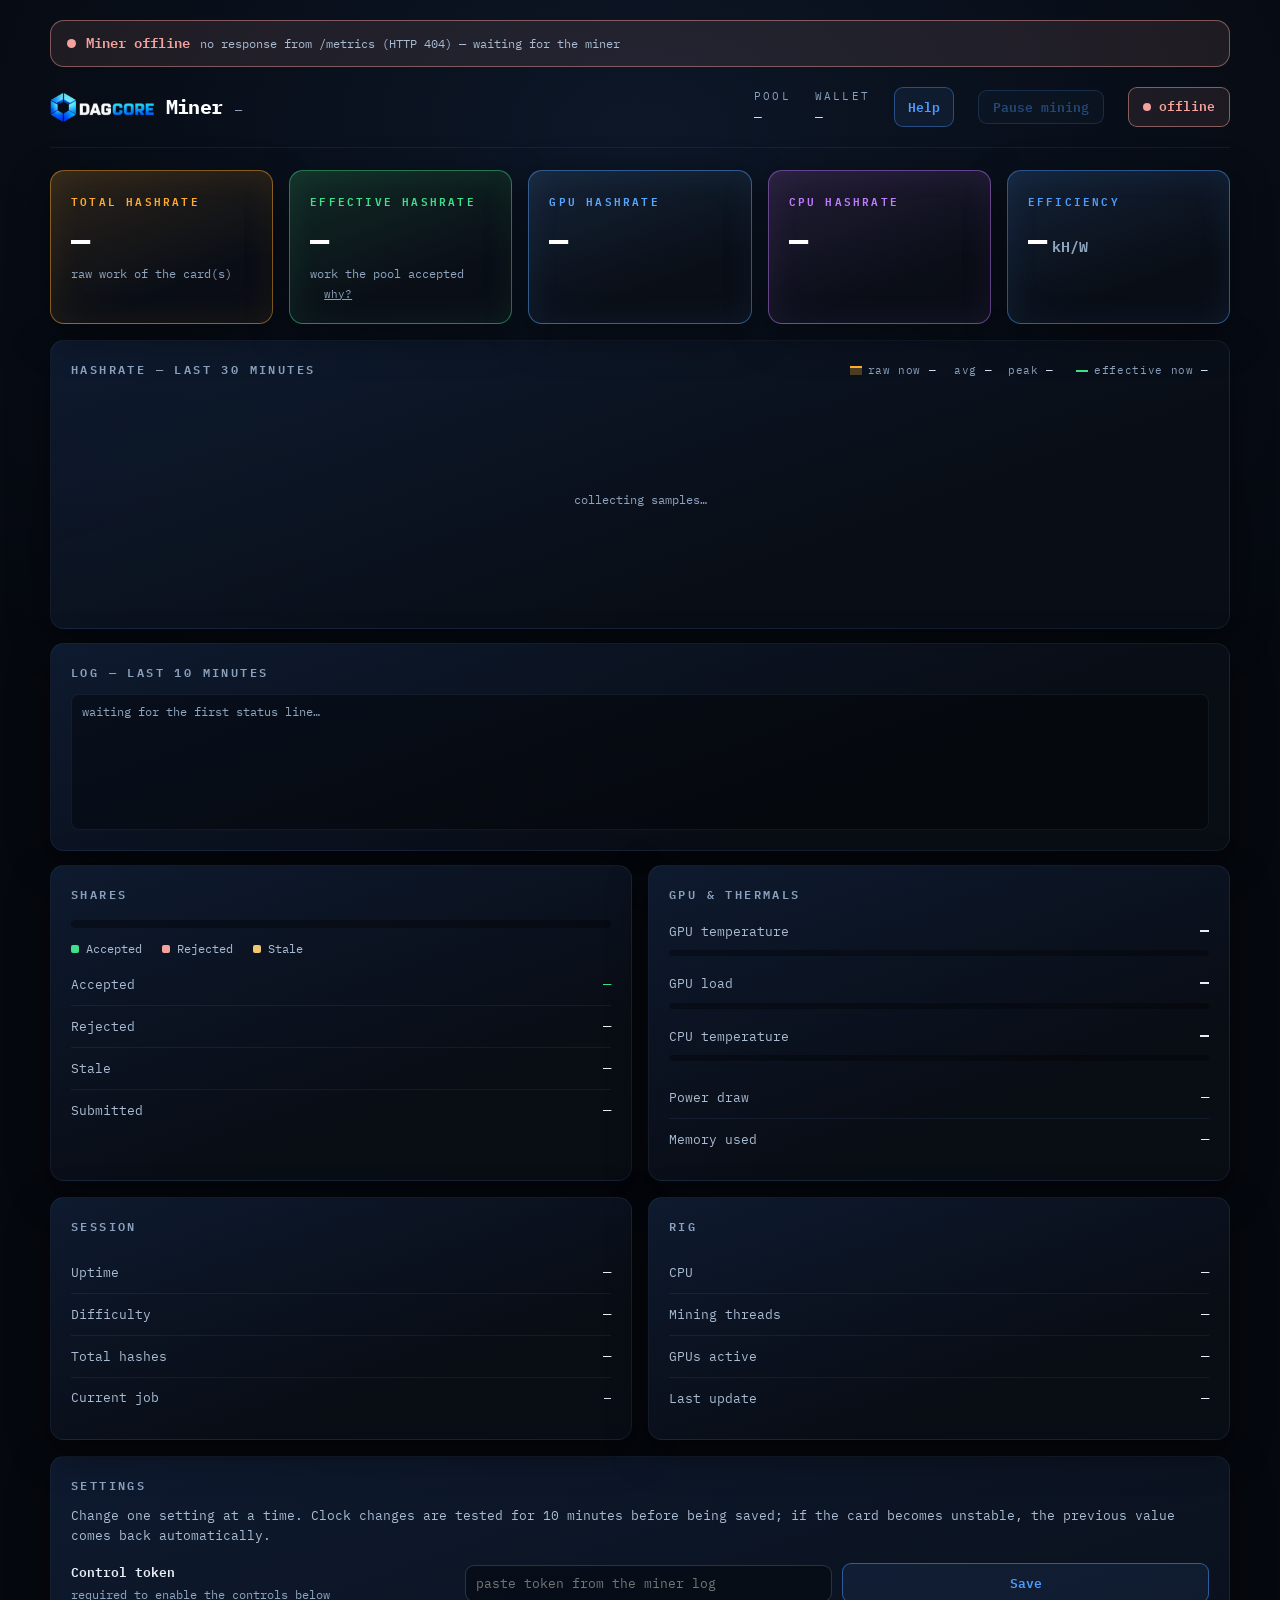
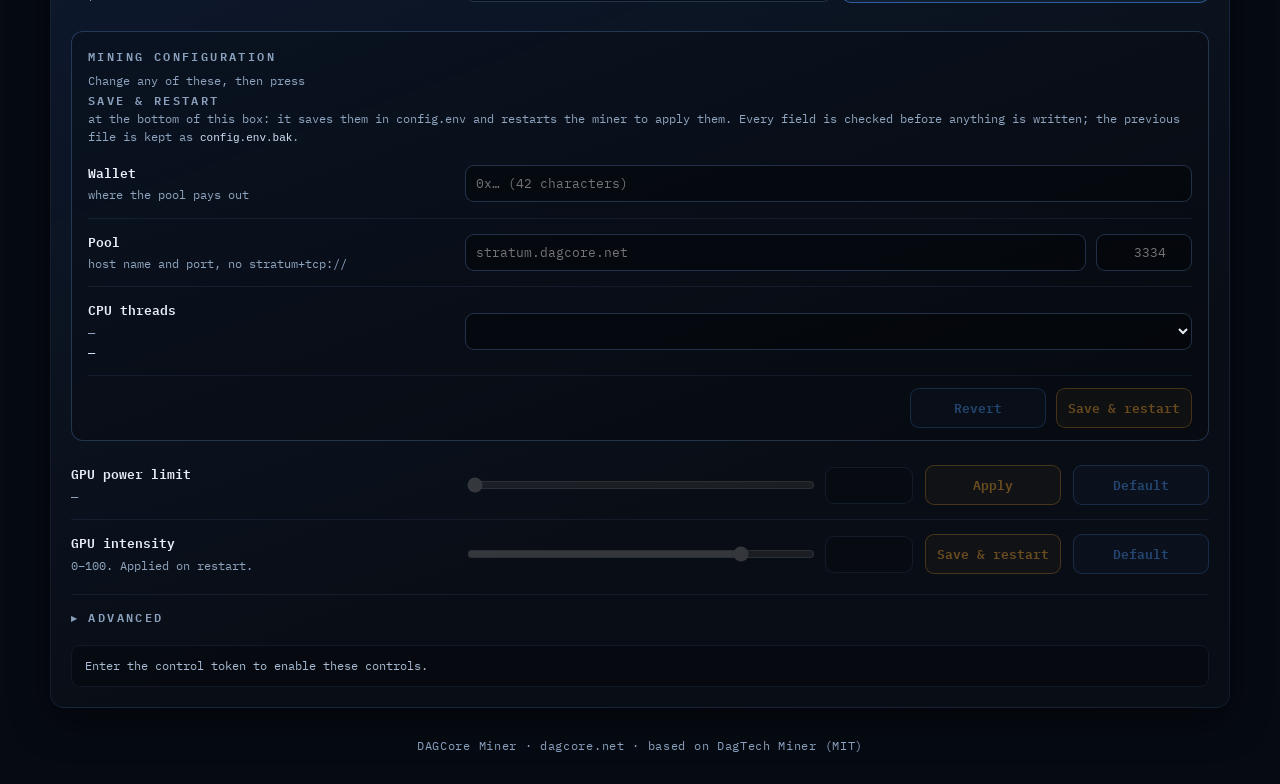
==== commit 9887d80e: "Dashboard log panel; Windows tuning left to Afterburner The miner keeps the console's status lines (" ====
--- a/dashboard/index.html
+++ b/dashboard/index.html
@@ -148,6 +148,14 @@
 canvas{width:100%;height:100%;display:block}
 #chartEmpty{position:absolute;inset:0;display:grid;place-items:center;color:var(--muted-2);font-size:12px}
 
+/* ---------- log ---------- */
+/* About seven lines tall; longer lines scroll inside the box, not the page. */
+.logbox{height:136px;margin-top:12px;padding:8px 10px;overflow:auto;
+  background:rgba(0,0,0,.35);border:1px solid var(--line-soft);border-radius:8px;
+  font-size:12px;line-height:1.55;color:var(--text-2);white-space:pre}
+.logbox .log-t{color:var(--label);margin-right:10px}
+.logbox .log-empty{color:var(--muted-2)}
+
 /* ---------- rows / bars ---------- */
 .row{display:flex;justify-content:space-between;align-items:center;gap:12px;padding:10px 0}
 .row + .row{border-top:1px solid var(--line-soft)}
@@ -166,7 +174,7 @@
 .gauge .name{color:var(--muted);font-size:13px}
 .gauge .val{font-weight:700;font-size:15px;color:var(--text)}
 .gauge .track{height:6px;border-radius:9px;background:rgba(0,0,0,.35);margin-top:8px;overflow:hidden}
-.gauge .fill{height:100%;border-radius:9px;background:var(--blue);transition:width .5s ease,background .3s}
+.gauge .fill{display:block;height:100%;border-radius:9px;background:var(--blue);transition:width .5s ease,background .3s}
 .gauge + .gauge{margin-top:16px}
 .t-ok{color:var(--ok)!important} .t-warn{color:var(--warn)!important} .t-bad{color:var(--bad)!important}
 .f-ok{background:var(--ok)!important} .f-warn{background:var(--warn)!important} .f-bad{background:var(--bad)!important}
@@ -407,6 +415,11 @@
     </div>
   </section>
 
+  <section class="card" style="margin-bottom:14px">
+    <h2 style="margin:0">Log &mdash; last 10 minutes</h2>
+    <div class="logbox" id="logBox"><span class="log-empty">waiting for the first status line&hellip;</span></div>
+  </section>
+
   <section class="grid cols">
     <div class="card">
       <h2>Shares</h2>
@@ -918,9 +931,21 @@
   }
 
   var tot = d.hashrate || 0;
-  txt("hrTotalSub", num(d.total_hashes) + " hashes this session");
+  var hashes = num(d.total_hashes) + " hashes this session";
+  txt("hrTotalSub", hashes);
   txt("hrGpuSub", tot ? pct(d.gpu_hashrate, tot) + " of total" : " ");
   txt("hrCpuSub", tot ? pct(d.cpu_hashrate, tot) + " of total" : " ");
+  /* A card only for a part that mines. No CPU threads (THREADS=0, GPU only):
+   * no CPU card, rather than a 0 that reads like a fault; no card mining (the
+   * CPU build): no GPU card. Total is shown only when both mine - with one,
+   * it is that one's number again, and "100% of total" under it says nothing;
+   * the card left takes the session's hash count instead. An older miner
+   * without the fields keeps all three. */
+  var cpuOn = d.threads !== 0, gpuOn = d.gpu_enabled !== 0;
+  $("hrCpu").closest(".card").hidden = !cpuOn;
+  $("hrGpu").closest(".card").hidden = !gpuOn;
+  $("hrTotal").closest(".card").hidden = !(cpuOn && gpuOn);
+  if (!(cpuOn && gpuOn)) txt(gpuOn ? "hrGpuSub" : "hrCpuSub", hashes);
 
   /* efficiency: GPU kH per watt - only meaningful with a power reading */
   if (d.gpu_power > 0 && d.gpu_hashrate > 0){
@@ -1117,6 +1142,50 @@
   try { xhr.send(); } catch (e){}
 }
 
+/* ---- log --------------------------------------------------------- */
+/* The console's status lines, kept by the miner (/log). Shown with the time
+ * they were printed, without the "[DagCore]" prefix, and with every "H/s"
+ * figure in the page's units (1610100.36 H/s -> 1.61 MH/s); the console keeps
+ * the raw numbers. Times are the miner's clock mapped onto ours, as in
+ * loadHistory. */
+var LOG_MS = 10000, logLast = null;
+function logText(s){
+  return s.replace(/^\[DagCore\]\s*/, "")
+          .replace(/(\d+(?:\.\d+)?) H\/s/g, function(m, v){ return hashStr(parseFloat(v)); });
+}
+function loadLog(){
+  var xhr = new XMLHttpRequest();
+  xhr.open("GET", "log?t=" + Date.now(), true);
+  xhr.timeout = 4000;
+  xhr.onreadystatechange = function(){
+    if (xhr.readyState !== 4 || xhr.status !== 200) return;
+    var d;
+    try { d = JSON.parse(xhr.responseText); } catch (e){ return; }
+    if (!d || !d.lines || typeof d.now !== "number" || !d.lines.length) return;
+    var tail = d.lines[d.lines.length - 1];
+    var key = d.lines.length + ":" + tail.t + ":" + tail.text;
+    if (key === logLast) return;
+    logLast = key;
+    var box = $("logBox");
+    var atEnd = box.scrollHeight - box.scrollTop - box.clientHeight < 8;
+    var now = Date.now(), frag = document.createDocumentFragment();
+    for (var i = 0; i < d.lines.length; i++){
+      var ln = d.lines[i], row = document.createElement("div"), t = document.createElement("span");
+      t.className = "log-t";
+      t.textContent = new Date(now - (d.now - ln.t) * 1000).toLocaleTimeString();
+      row.appendChild(t);
+      row.appendChild(document.createTextNode(logText(ln.text)));
+      frag.appendChild(row);
+    }
+    box.textContent = "";
+    box.appendChild(frag);
+    /* Follow new lines unless the reader has scrolled up to look back. */
+    if (atEnd || box.getAttribute("data-filled") !== "1") box.scrollTop = box.scrollHeight;
+    box.setAttribute("data-filled", "1");
+  };
+  try { xhr.send(); } catch (e){}
+}
+
 /* ---- settings ---------------------------------------------------- */
 var token = "";
 /* Restart tracking. A restart counts as finished when a successful /metrics
@@ -1214,7 +1283,8 @@
   syncOffset(d, "coreoff", "gpu_core_offset", "trial_coreoff");
   syncOffset(d, "memoff",  "gpu_mem_offset",  "trial_memoff");
 
-  /* A build that cannot touch clocks at all (Windows: no NVML) shows none of
+  /* A build that cannot touch clocks at all (the first Windows builds, without
+   * NVML control) shows none of
    * what goes with them either - not the adopt row, not the text about clock
    * tests. Only the older miner, which lacks the field, keeps them. */
   var clk = d.clock_controls_supported !== false;
@@ -2034,6 +2104,8 @@
 loadHistory();
 poll();
 setInterval(poll, POLL_MS);
+loadLog();
+setInterval(loadLog, LOG_MS);
 })();
 </script>
 </body>
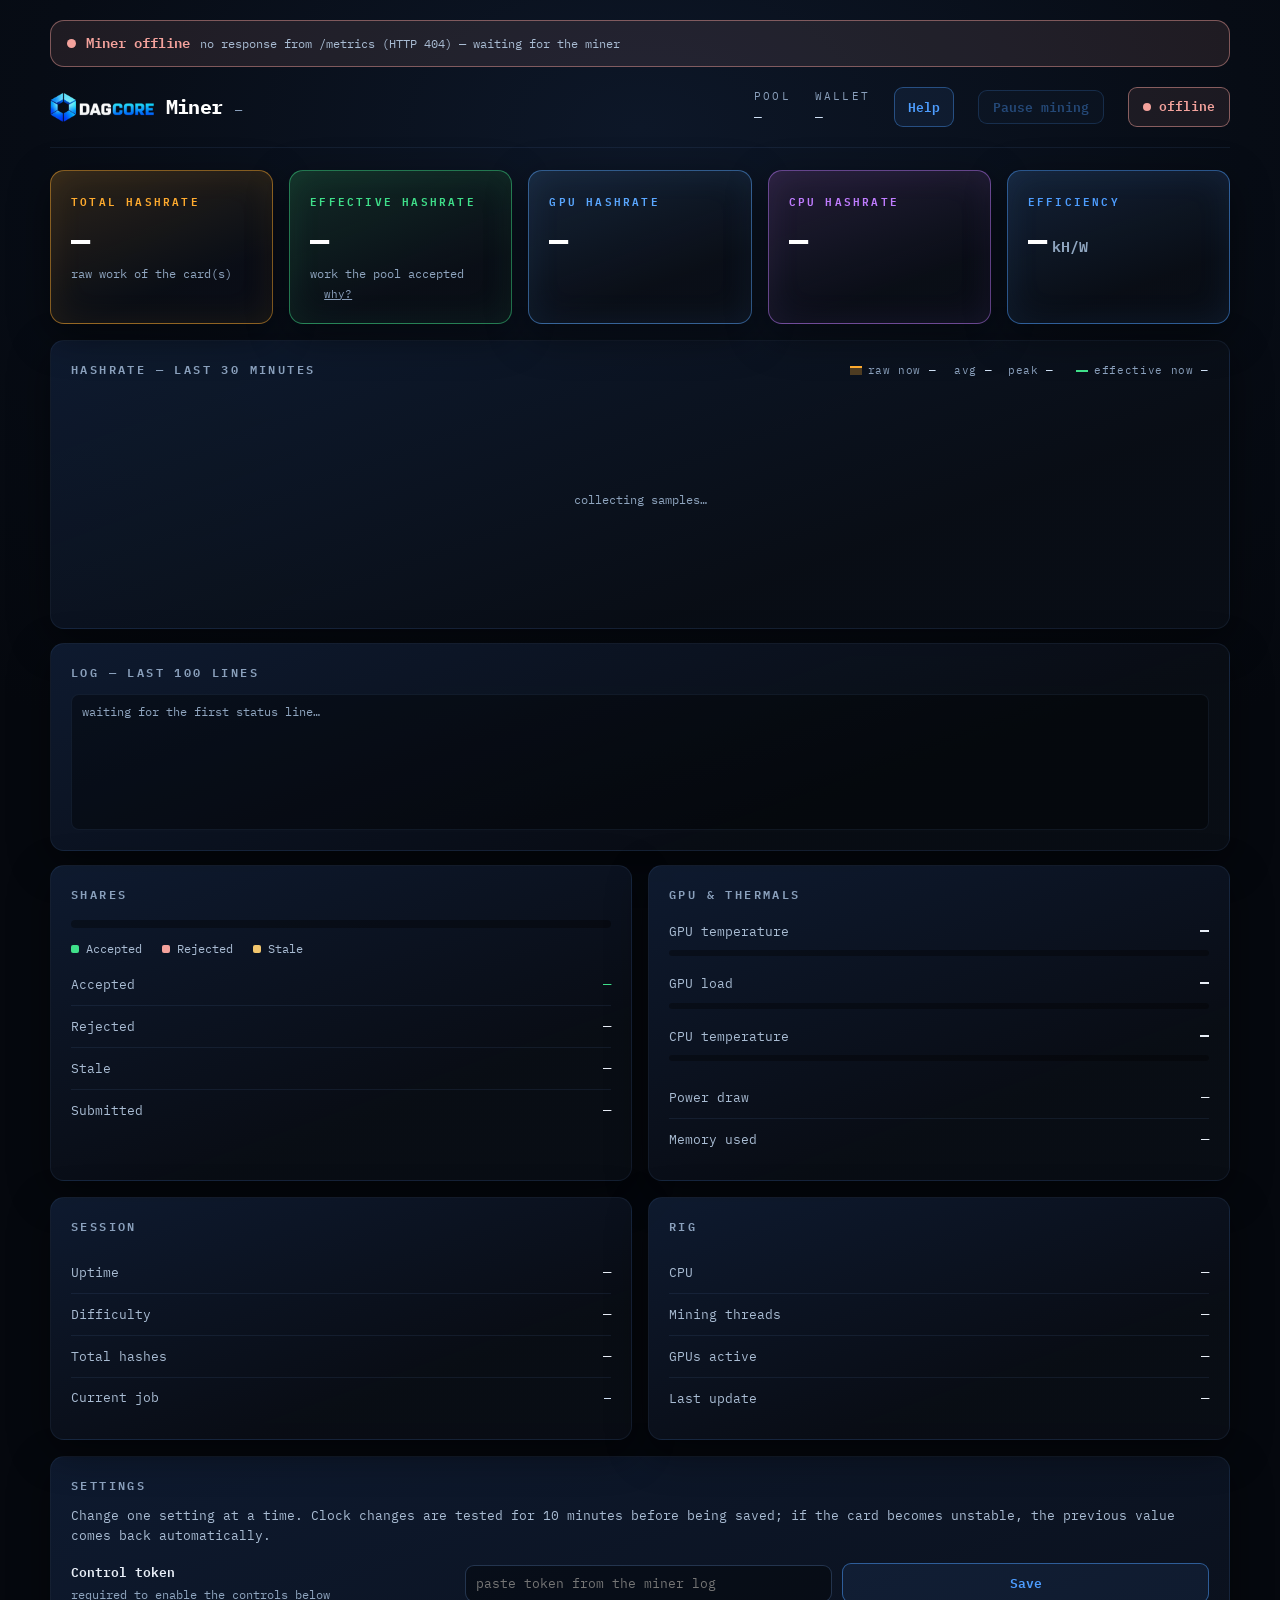
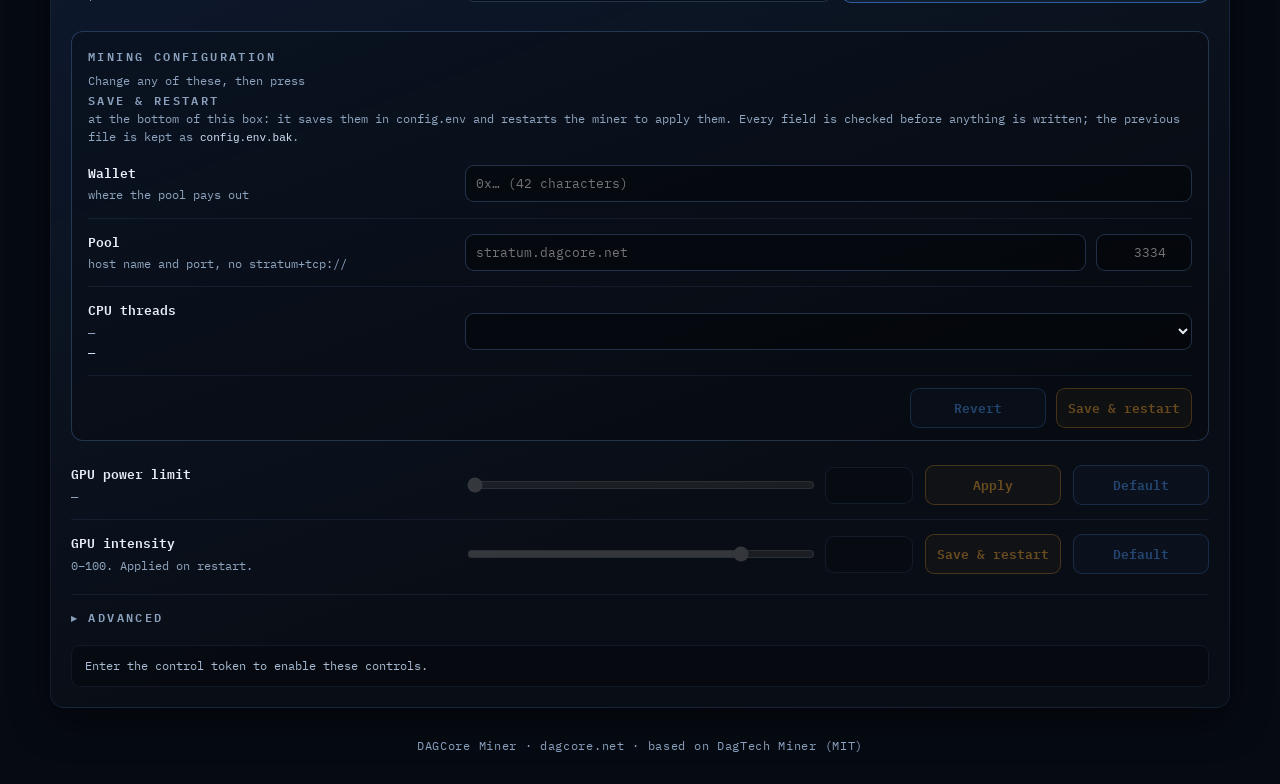
==== commit ebc0057a: "Log panel newest first, 100 lines; Shares card follows the log; Afterburner note - The dashboard log" ====
--- a/dashboard/index.html
+++ b/dashboard/index.html
@@ -219,6 +219,7 @@
 button:disabled,input:disabled{opacity:.4;cursor:not-allowed}
 .set-note{font-size:12px;margin-top:14px;padding:11px 13px;border-radius:9px;
   border:1px solid var(--line-soft);background:rgba(0,0,0,.25);color:var(--muted)}
+.set-note a{color:var(--blue)}
 .set-note.ok{color:var(--ok);border-color:rgba(63,224,138,.4)}
 .set-note.err{color:var(--bad);border-color:rgba(244,162,156,.45)}
 .set-note.busy{color:var(--mine);border-color:rgba(255,171,46,.45)}
@@ -416,7 +417,7 @@
   </section>
 
   <section class="card" style="margin-bottom:14px">
-    <h2 style="margin:0">Log &mdash; last 10 minutes</h2>
+    <h2 style="margin:0">Log &mdash; last 100 lines</h2>
     <div class="logbox" id="logBox"><span class="log-empty">waiting for the first status line&hellip;</span></div>
   </section>
 
@@ -881,6 +882,24 @@
 }
 
 /* ---- rendering --------------------------------------------------- */
+/* The Shares card. Fed the counters of the newest log line, so it reads
+ * exactly what the top line of the log says; /metrics only until the first
+ * line exists, or from a miner that has no /log. */
+function renderShares(s){
+  var a = s.accepted || 0, r = s.rejected || 0, st = s.stale || 0;
+  var resolved = a + r + st;
+  txt("shAcc",   num(a) + "  (" + pct(a, resolved) + ")");
+  txt("shRej",   num(r) + "  (" + pct(r, resolved) + ")");
+  txt("shStale", num(st) + "  (" + pct(st, resolved) + ")");
+  txt("shSub",   num(s.submitted));
+  $("shRej").className = "v" + (r > 0 ? " t-bad" : "");
+  $("shStale").className = "v" + (st > 0 ? " t-warn" : "");
+  var base = resolved || 1;
+  $("barA").style.width = (100 * a  / base) + "%";
+  $("barR").style.width = (100 * r  / base) + "%";
+  $("barS").style.width = (100 * st / base) + "%";
+}
+
 function render(d){
   var p;
   p = hashParts(d.hashrate);     txt("hrTotal", p[0]); txt("hrTotalU", p[1]);
@@ -964,19 +983,8 @@
    * wants it. */
   txt("wallet", d.wallet || "--");       /* abbreviated field, never wallet_full */
 
-  /* shares */
-  var a = d.accepted || 0, r = d.rejected || 0, st = d.stale || 0;
-  var resolved = a + r + st;
-  txt("shAcc",   num(a) + "  (" + pct(a, resolved) + ")");
-  txt("shRej",   num(r) + "  (" + pct(r, resolved) + ")");
-  txt("shStale", num(st) + "  (" + pct(st, resolved) + ")");
-  txt("shSub",   num(d.submitted));
-  $("shRej").className = "v" + (r > 0 ? " t-bad" : "");
-  $("shStale").className = "v" + (st > 0 ? " t-warn" : "");
-  var base = resolved || 1;
-  $("barA").style.width = (100 * a  / base) + "%";
-  $("barR").style.width = (100 * r  / base) + "%";
-  $("barS").style.width = (100 * st / base) + "%";
+  /* shares - from the newest log line once there is one (see loadLog) */
+  if (!logShares) renderShares(d);
 
   /* thermals - the miner sends -1 when a reading is unavailable */
   if (d.gpu_temp >= 0)
@@ -1109,6 +1117,7 @@
                    e: d.effective_window_full ? (d.effective_hashrate || 0) : null });
     while (history.length && history[0].t < now - WINDOW_MS) history.shift();
     drawChart();
+    loadLog();
     txt("lastUpdate", new Date().toLocaleTimeString());
   };
   xhr.onerror = function(){ if (!done){ done = true; fail("connection refused"); } };
@@ -1146,9 +1155,11 @@
 /* The console's status lines, kept by the miner (/log). Shown with the time
  * they were printed, without the "[DagCore]" prefix, and with every "H/s"
  * figure in the page's units (1610100.36 H/s -> 1.61 MH/s); the console keeps
- * the raw numbers. Times are the miner's clock mapped onto ours, as in
- * loadHistory. */
-var LOG_MS = 10000, logLast = null;
+ * the raw numbers. Newest first, so the latest line is always the top one.
+ * Times are the miner's clock mapped onto ours, as in loadHistory. Fetched
+ * after every /metrics poll, so the Shares card, which shows the newest line's
+ * counters, is never more than one poll behind the console. */
+var LOG_MAX = 100, logLast = null, logNewestT = null, logShares = null;
 function logText(s){
   return s.replace(/^\[DagCore\]\s*/, "")
           .replace(/(\d+(?:\.\d+)?) H\/s/g, function(m, v){ return hashStr(parseFloat(v)); });
@@ -1161,15 +1172,27 @@
     if (xhr.readyState !== 4 || xhr.status !== 200) return;
     var d;
     try { d = JSON.parse(xhr.responseText); } catch (e){ return; }
-    if (!d || !d.lines || typeof d.now !== "number" || !d.lines.length) return;
+    if (!d || !d.lines || typeof d.now !== "number") return;
+    /* A miner that has just (re)started has no line yet: the card goes back
+     * to /metrics rather than keep the old process's counters. */
+    if (!d.lines.length){ logShares = null; return; }
+    /* The miner keeps 100 as well; never show more, whatever it sends. */
+    if (d.lines.length > LOG_MAX) d.lines = d.lines.slice(-LOG_MAX);
     var tail = d.lines[d.lines.length - 1];
+    if (typeof tail.accepted === "number"){ logShares = tail; renderShares(tail); }
     var key = d.lines.length + ":" + tail.t + ":" + tail.text;
     if (key === logLast) return;
     logLast = key;
     var box = $("logBox");
-    var atEnd = box.scrollHeight - box.scrollTop - box.clientHeight < 8;
+    var atTop = box.scrollTop < 8, before = box.scrollTop;
+    /* Lines newer than the top one shown last time: each pushes the rest
+     * down a row. */
+    var added = 0;
+    if (logNewestT !== null)
+      for (var j = 0; j < d.lines.length; j++) if (d.lines[j].t > logNewestT) added++;
+    logNewestT = tail.t;
     var now = Date.now(), frag = document.createDocumentFragment();
-    for (var i = 0; i < d.lines.length; i++){
+    for (var i = d.lines.length - 1; i >= 0; i--){
       var ln = d.lines[i], row = document.createElement("div"), t = document.createElement("span");
       t.className = "log-t";
       t.textContent = new Date(now - (d.now - ln.t) * 1000).toLocaleTimeString();
@@ -1179,8 +1202,10 @@
     }
     box.textContent = "";
     box.appendChild(frag);
-    /* Follow new lines unless the reader has scrolled up to look back. */
-    if (atEnd || box.getAttribute("data-filled") !== "1") box.scrollTop = box.scrollHeight;
+    /* At the top, stay there and see the new line. Scrolled down to look
+     * back, keep the same lines in view: move down by the rows added above. */
+    if (atTop || box.getAttribute("data-filled") !== "1") box.scrollTop = 0;
+    else box.scrollTop = before + added * (box.firstChild ? box.firstChild.offsetHeight : 0);
     box.setAttribute("data-filled", "1");
   };
   try { xhr.send(); } catch (e){}
@@ -1216,6 +1241,19 @@
 function noteIdle(msg, cls){
   if (Date.now() < noteHold) return;
   note(msg, cls);
+}
+/* The Windows offset note, with "MSI Afterburner" linked to its page. */
+var AFTERBURNER_URL = "https://www.msi.com/Landing/afterburner";
+function afterburnerNote(reason){
+  var n = $("setNote"), i = reason.indexOf("MSI Afterburner");
+  var a = document.createElement("a");
+  a.href = AFTERBURNER_URL; a.target = "_blank"; a.rel = "noopener";
+  a.textContent = "MSI Afterburner";
+  n.className = "set-note";
+  n.textContent = "Clock offsets: " + reason.slice(0, i);
+  n.appendChild(a);
+  n.appendChild(document.createTextNode(reason.slice(i + 15) +
+                                        ". The dashboard shows the clocks that result."));
 }
 
 /* Apply only means something once a value has been entered, and only if it
@@ -1392,8 +1430,14 @@
   if (d.clock_controls_supported === false){ row.hidden = true; return; }
   if (d.offset_available !== true){
     row.hidden = true;
-    if (id === "coreoff" && d.offset_reason && d.offset_reason !== "ok" && token)
-      noteIdle("Clock offsets unavailable: " + d.offset_reason, "err");
+    /* On Windows the reason points to MSI Afterburner: that is the way
+     * offsets are set there, not a fault, so it is not shown as an error. */
+    if (id === "coreoff" && d.offset_reason && d.offset_reason !== "ok" && token){
+      if (/MSI Afterburner/.test(d.offset_reason)){
+        if (Date.now() >= noteHold) afterburnerNote(d.offset_reason);
+      } else
+        noteIdle("Clock offsets unavailable: " + d.offset_reason, "err");
+    }
     return;
   }
   row.hidden = false;
@@ -2104,8 +2148,6 @@
 loadHistory();
 poll();
 setInterval(poll, POLL_MS);
-loadLog();
-setInterval(loadLog, LOG_MS);
 })();
 </script>
 </body>
